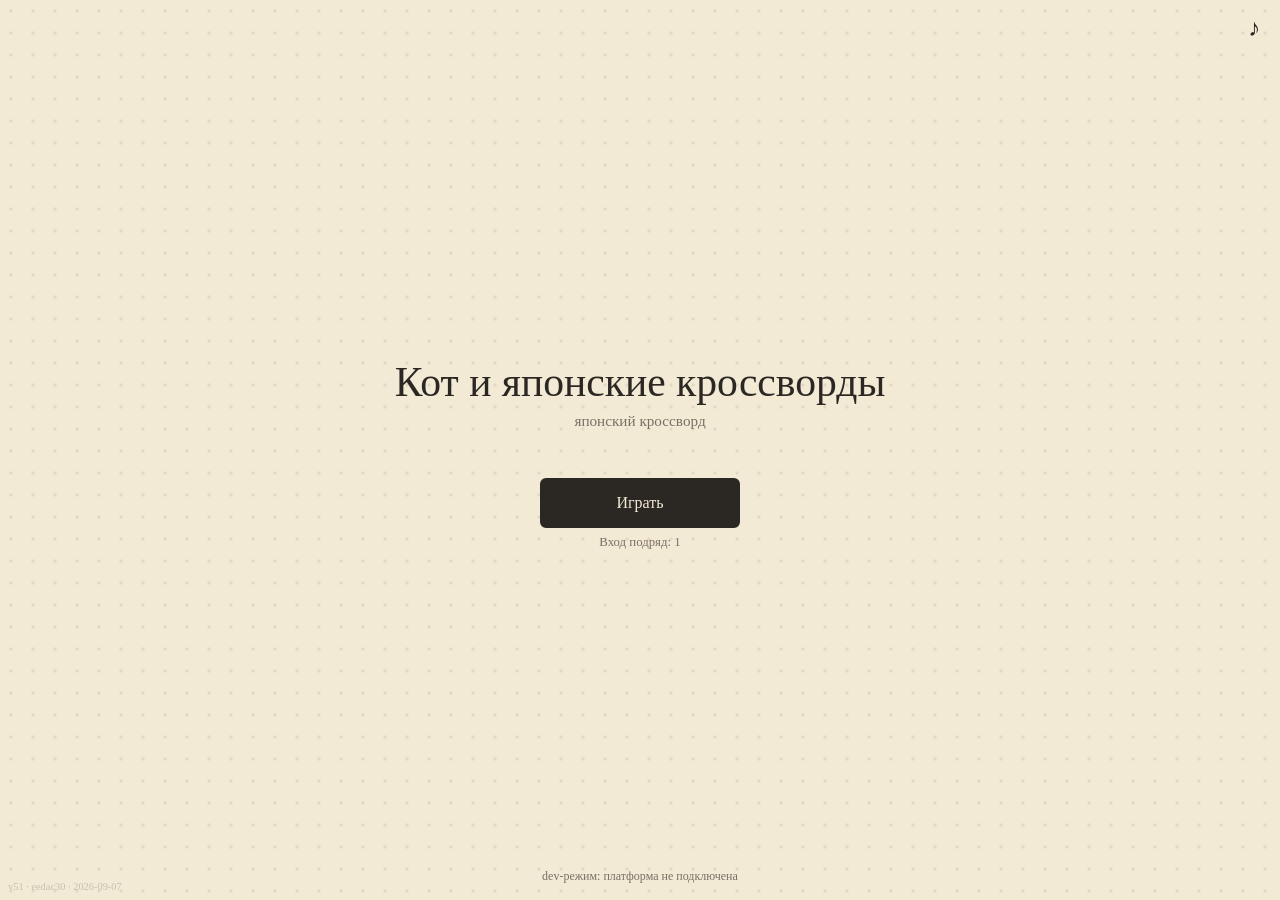
==== index.html @ c164ee23 "Причина #47 найдена (устаревшее приложение ВК) — откат банн-гипотезы — v51 Основатель обновил прилож" ====
<!DOCTYPE html>
<html lang="ru">
<head>
  <meta charset="UTF-8" />
  <meta name="viewport" content="width=device-width, initial-scale=1, maximum-scale=1, user-scalable=no, viewport-fit=cover" />
  <meta name="mobile-web-app-capable" content="yes" />
  <meta name="apple-mobile-web-app-capable" content="yes" />
  <title>Кот и японские кроссворды</title>
  <link rel="stylesheet" href="style.css?v=51" />

  <!-- VK Bridge (@vkontakte/vk-bridge 3.0.2) — вшит локально, без CDN. -->
  <script src="vk-bridge.min.js"></script>
</head>
<body>
  <div id="app">

    <!-- Экран загрузки -->
    <section id="loading" class="screen is-active">
      <div class="loader" aria-hidden="true"></div>
      <p class="loading-text" data-i18n="loading">Загрузка…</p>
    </section>

    <!-- Главное меню -->
    <section id="menu" class="screen">
      <button id="btn-sound-menu" class="icon-btn sound-btn" aria-label="Звук">♪</button>
      <header class="menu-head">
        <h1 class="game-title" data-i18n="gameTitle">Кот и японские кроссворды</h1>
        <p class="game-sub" data-i18n="gameSub">японский кроссворд</p>
      </header>

      <nav class="menu-actions">
        <button id="btn-continue" class="btn btn-secondary" hidden data-i18n="continue">Продолжить</button>
        <button id="btn-play"     class="btn btn-primary"          data-i18n="play">Играть</button>
        <button id="btn-daily"    class="btn btn-secondary" hidden data-i18n="daily">Ежедневный</button>
        <button id="btn-shop"     class="btn btn-secondary"        data-i18n="shop">Магазин</button>
      </nav>
      <p id="retention-streak-line" class="retention-line"></p>
      <div class="daily-meta" hidden style="display:none">
        <p id="daily-streak" class="daily-streak" hidden></p>
        <button id="btn-calendar" class="icon-btn cal-icon-btn" aria-label="Календарь">▦</button>
      </div>

      <p id="dev-badge" class="dev-badge" hidden>dev-режим: платформа не подключена</p>
    </section>

    <!-- Экран календаря -->
    <section id="calendar" class="screen">
      <button id="btn-back-cal" class="icon-btn cal-back-btn" aria-label="Назад">‹</button>
      <div class="cal-wrap">
        <h2 id="cal-title" class="cal-title"></h2>
        <div id="cal-weekdays" class="cal-weekdays"></div>
        <div id="cal-grid" class="cal-grid"></div>
      </div>
    </section>

    <!-- Экран выбора сложности -->
    <section id="category" class="screen">
      <button id="btn-back-cat" class="icon-btn cat-back-btn" aria-label="Назад">‹</button>
      <h2 class="cat-screen-title" data-i18n="chooseLevel">Выберите сложность</h2>
      <p id="category-total" class="cat-total"></p>
      <p id="retention-drip-line" class="retention-line"></p>
      <button id="retention-rewarded-btn" class="btn btn-secondary retention-rewarded-btn" hidden></button>
      <div id="category-list" class="category-list"></div>
    </section>

    <!-- Экран косметики (Задача E — каркас, Задача I — несколько гамм) -->
    <section id="shop" class="screen">
      <button id="btn-back-shop" class="icon-btn cat-back-btn" aria-label="Назад">‹</button>
      <h2 class="cat-screen-title" data-i18n="shopTitle">Косметика</h2>

      <p id="shop-locked-status" class="shop-status" hidden></p>
      <div id="shop-list" class="shop-list"></div>
    </section>

    <!-- Экран игры -->
    <section id="game" class="screen">
      <header class="game-head">
        <button id="btn-back" class="icon-btn" aria-label="Назад">‹</button>
        <span id="game-level-label" class="level-label"></span>
        <button id="btn-clear-board" class="icon-btn" aria-label="Очистить">⟲</button>
        <button id="btn-sound-game" class="icon-btn sound-btn" aria-label="Звук">♪</button>
      </header>
      <div id="puzzle-container" class="puzzle-container"></div>
      <p id="level-hint" class="level-hint" hidden data-i18n="levelHint">Проведи по клеткам, чтобы закрасить</p>
      <div class="mode-bar">
        <button class="mode-btn is-active" data-mode="1" data-i18n="modeFill">■ Закрасить</button>
        <button class="mode-btn"           data-mode="2" data-i18n="modeCross">✕ Крестик</button>
        <button id="btn-hint" class="hint-btn"><span class="hint-icon-wrap" aria-hidden="true"><svg class="ad-icon" viewBox="0 0 16 16" width="15" height="15" focusable="false"><rect x="0.5" y="2.5" width="15" height="11" rx="2.5"/><path d="M6.4 5.6v4.8l4.6-2.4z"/></svg><span id="hint-badge" class="hint-badge" hidden></span></span><span class="hint-label"><span data-i18n="hint">Подсказка</span><span id="hint-ad-caption" class="hint-ad-caption" data-i18n="hintAdCaption">за рекламу</span></span></button>
      </div>

      <!-- Победный оверлей -->
      <div id="win-overlay" class="overlay" hidden>
        <div id="confetti-container" class="confetti-container" aria-hidden="true"></div>
        <div class="win-card">
          <div class="silhouette-mount">
            <canvas id="win-canvas" class="win-canvas"></canvas>
          </div>
          <p id="win-theme-label" class="win-theme"></p>
          <button id="btn-next-level" class="btn btn-primary" data-i18n="next">Дальше</button>
        </div>
      </div>

    </section>

    <!-- Онбординг: одноразовый оверлей «Как читать числа» -->
    <div id="onboarding-overlay" class="overlay" hidden>
      <div class="onboarding-card">
        <h2 class="onboarding-title" data-i18n="howToTitle">Как читать числа</h2>

        <!-- Наглядный пример: подсказка «3 1» → три закрашенных, пропуск, одна -->
        <div class="how-example" aria-hidden="true">
          <div class="how-clue">3&nbsp;1</div>
          <div class="how-cells">
            <div class="how-cell filled"></div>
            <div class="how-cell filled"></div>
            <div class="how-cell filled"></div>
            <div class="how-cell"></div>
            <div class="how-cell filled"></div>
          </div>
        </div>

        <p class="onboarding-text" data-i18n="howToLine1">Числа — длины закрашенных серий слева направо и сверху вниз.</p>
        <p class="onboarding-text" data-i18n="howToLine2">Между сериями — хотя бы одна пустая клетка.</p>
        <button id="btn-onboarding-ok" class="btn btn-primary" data-i18n="howToOk">Понятно!</button>
      </div>
    </div>

    <!-- Подтверждение очистки поля (свободный режим — ошибки не подсвечиваются,
         поэтому нужен явный способ начать текущий уровень заново) -->
    <div id="clear-confirm-overlay" class="overlay" hidden>
      <div class="onboarding-card">
        <p class="onboarding-text" data-i18n="clearConfirmText">Очистить поле? Прогресс на этом уровне будет потерян</p>
        <div class="confirm-actions">
          <button id="btn-clear-cancel" class="btn btn-secondary" data-i18n="clearCancel">Отмена</button>
          <button id="btn-clear-yes"    class="btn btn-primary"   data-i18n="clearYes">Да</button>
        </div>
      </div>
    </div>

    <!-- RV-загрузка (2026-09-06, баг-репорт основателя: показ Platform.showRewarded
         мог молча "виснуть" на десятки секунд без единого признака жизни на
         экране — п.190/шрам Color Sort требовал не блокировать/не прятать
         САМУ КНОПКУ во время показа, но это не значит "не показывать вообще
         никакого состояния": игрок должен видеть, что что-то происходит.
         Живёт вне .screen, как build-tag — виден поверх любого активного
         экрана. main.js: showAdLoadingOverlay()/hideAdLoadingOverlay(),
         оборачивают оба вызова Platform.showRewarded (onHintClick,
         onRewardedButtonClick). -->
    <div id="ad-loading-overlay" class="ad-loading-overlay" hidden>
      <div class="loader" aria-hidden="true"></div>
      <p class="ad-loading-text" data-i18n="adLoading">Загрузка рекламы…</p>
    </div>

    <!-- Debug-оверлей (2026-09-06, живой Android-баг с rewarded): без
         физического устройства и remote debugging (chrome://inspect)
         консольный лог не увидеть — печатает те же строки прямо на
         экране, чтобы можно было просто сфотографировать телефон.
         Активируется ?debug=1 в адресной строке (main.js: DEBUG_MODE) —
         invisible по умолчанию, нулевой риск для обычных игроков.
         z-index выше #ad-loading-overlay — виден поверх него тоже. -->
    <div id="debug-overlay" class="debug-overlay" hidden>
      <div class="debug-overlay-head">
        DEBUG
        <button id="debug-clear" class="debug-clear-btn" type="button" aria-label="Очистить лог">×</button>
      </div>
      <div id="debug-log" class="debug-log"></div>
    </div>

    <!-- Задача F: версия/билд, чтобы основатель видел, свежий ли билд открылся.
         Живёт вне .screen — виден на любом активном экране. -->
    <span id="build-tag" class="build-tag" aria-hidden="true"></span>
    <p id="retention-reward-toast" class="retention-toast" hidden></p>

  </div>

<script src="i18n.js?v=51"></script>
  <script src="platform.js?v=51"></script>
  <script src="save.js?v=51"></script>
  <script src="sound.js?v=51"></script>
  <script src="levels.js?v=51"></script>
  <script src="nonogram.js?v=51"></script>
  <script src="build.js?v=51"></script>
  <script src="retention.js?v=51"></script>
  <script src="main.js?v=51"></script>
</body>
</html>
---- style.css ----
:root {
  --bg:        #f3ead6;
  --ink:       #2b2723;
  --ink-light: #7a6f65;
  --accent:    #4a7c59;
  --radius:    6px;
  /* ТЗ №13, фаза 2 → ТЗ №14, фаза 1: узор на фоне — тон чернил темы поверх
     бумаги. 5% (ТЗ №13) основатель счёл слишком слабым («точки появились,
     нравится, но слишком слабо заметны») — проявленность даёт
     непрозрачность, а не радиус/шаг сетки (те не менялись). Поднято до 9%
     (средний из показанных 7/9/11%, см. docs/reports/2026-08-22_pattern_v2.md).
     Формула фиксированная (--pattern-image ниже, задаётся один раз), цвет
     пересчитан вручную под ink каждой темы (RGB чернил × 0.09 + RGB бумаги
     × 0.91), чтобы не тянуть color-mix() ради поддержки старых webview. */
  --pattern-dot: rgba(43, 39, 35, 0.09);
}

/* Задача E: косметика — другой цвет чернил, фон "тёплой бумаги" не трогаем.
   Класс вешается на <html> (main.js applyCosmetic), а не #app, — переопределяет
   :root для ВСЕХ экранов, включая уже отрисованные до применения. */
html.theme-ink-blue {
  --ink:       #1f2d4a;
  --ink-light: #55637f;
  --accent:    #3d6b96;
  --pattern-dot: rgba(31, 45, 74, 0.09);
}
/* Задача I: ещё две гаммы «тёплой бумаги» — та же схема переменных. */
html.theme-sepia {
  --bg:        #ece0c8;
  --ink:       #4a3728;
  --ink-light: #8a6f56;
  --accent:    #a3703f;
  --pattern-dot: rgba(74, 55, 40, 0.09);
}
html.theme-graphite {
  --bg:        #e9e7e2;
  --ink:       #2e2e30;
  --ink-light: #6c6c70;
  --accent:    #55606b;
  --pattern-dot: rgba(46, 46, 48, 0.09);
}
/* ТЗ №01: награда за 3-й день серии входов — своя гамма, ОБЯЗАНА
   отличаться от трёх платных выше (бесплатная выдача не дублирует
   ассортимент магазина, см. retention.js/main.js grantStyle).
   ТЗ №03, Фаза 2: --ink затемнён (было #7a3b2e, контраст 157.4 — ниже
   всех трёх платных, минимум Sepia 164.6). Тот же тон (H≈10°, тёплый
   красно-коричневый), просто темнее — HSL(10°,45%,25%) вместо
   HSL(10°,45%,33%), не сдвинут в сторону Sepia (H≈26°) или Graphite
   (насыщенность ≈0%). Перезамер тем же скриптом — см. отчёт
   docs/reports/2026-08-20_retention_prerelease.md. */
html.theme-streak-rust {
  --bg:        #f3ead6;
  --ink:       #5d2d23;
  --ink-light: #8a5a4c;
  --accent:    #c1533c;
  --pattern-dot: rgba(93, 45, 35, 0.09);
}

*, *::before, *::after { box-sizing: border-box; margin: 0; padding: 0; }

html, body {
  width: 100%; height: 100%;
  overflow: hidden;
  overscroll-behavior: none;
  /* ТЗ №13, фаза 2: узор — чистый CSS (repeating-radial-gradient), без
     файлов-ассетов и внешних запросов. Живёт на body (не на .screen —
     у экранов нет своей заливки, они прозрачны до этого правила), поэтому
     сам по себе виден на всех экранах разом; #game ниже перекрывает его
     собственной сплошной заливкой — на игровом поле узора нет. Вариант —
     самый сдержанный из 3, показанных основателю на скриншотах
     (docs/reports/2026-08-22_polish_debts.md); точки радиусом 1px на сетке
     28px были при рендере визуально неотличимы от чистого фона (1px
     растеризуется в почти ничего) — это не решило бы жалобу основателя на
     плоский фон, поэтому первая итерация (радиус 1px/28px) отклонена ДО
     показа, крупнее круг (1.4px) и чаще сетка (22px) при тех же 5%
     непрозрачности чернил темы (--pattern-dot) уже устойчиво видны. */
  background-color: var(--bg);
  background-image: radial-gradient(circle at center, var(--pattern-dot) 1.4px, transparent 1.8px);
  background-size: 22px 22px;
  color: var(--ink);
  font-family: Georgia, 'Times New Roman', serif;
}

#app {
  width: 100%; height: 100%;
  touch-action: none;
  position: relative;
  /* ПК-модерация (п.1.6.2.7): не даём браузеру выделять текст игровых
     экранов ПКМ-протяжкой/тройным кликом — это отдельная защита от
     дефолтного контекстного меню (contextmenu гасится в main.js). */
  -webkit-user-select: none;
  -moz-user-select: none;
  -ms-user-select: none;
  user-select: none;
}

.screen {
  position: absolute;
  top: 0; left: 0;
  /* ТЗ №10, фаза 1/2 (шаг B) — резерв места под ВК-баннер вместо наезда
     поверх контента. Переменные ставит/снимает adapters/vk_bridge.js
     (applyBannerReserve) по факту колбэков проверки/обновления/закрытия
     баннера площадки (см. VK-адаптер — имена методов не дублируем здесь
     буквально: build.py check_no_leak сканирует style.css как COMMON_FILE
     и раньше на этом же тексте падал бы в яндекс-сборке, просто это
     обнаружилось только сейчас, ТЗ №13, п.3.3 — build.py yandex до
     pre-commit-хука на этой ветке ни разу не запускался);
     в источнике и в яндекс-сборке переменных нет —
     0px, .screen как раньше растянут на весь #app, поведение не меняется.
     Явные right/bottom вместо inset:0 — сокращают собственный бокс
     .screen (не padding предка: тот НЕ сжимает containing block
     абсолютно спозиционированных потомков, проверено живым прогоном),
     поэтому flex-центрирование (align-items/justify-content ниже) само
     центрирует портретную колонку в ОСТАВШЕЙСЯ области — без правок
     разметки экранов. safe-area (фаза 2, низ на мобиле) добавляется, а
     не заменяет резерв. */
  right: var(--vk-banner-reserve-right, 0px);
  bottom: calc(var(--vk-banner-reserve-bottom, 0px) + env(safe-area-inset-bottom, 0px));
  transition: right 0.2s ease, bottom 0.2s ease;
  display: none;
  flex-direction: column;
  align-items: center;
  justify-content: center;
}
.screen.is-active { display: flex; }

/* Загрузка */
.loader {
  width: 40px; height: 40px;
  border: 3px solid var(--ink-light);
  border-top-color: var(--ink);
  border-radius: 50%;
  animation: spin 0.8s linear infinite;
}
@keyframes spin { to { transform: rotate(360deg); } }
.loading-text { margin-top: 16px; color: var(--ink-light); font-size: 0.9rem; }

/* RV-загрузка (2026-09-06, баг-репорт основателя): пока идёт реальный
   показ Platform.showRewarded (до 40с, REWARD_AD_TIMEOUT_MS/
   AD_HANG_TIMEOUT_MS — оба адаптера), экран раньше молча "замирал" без
   единого признака жизни — неотличимо от зависшей игры. Явный оверлей
   поверх ВСЕГО (z-index выше .retention-toast, единственного, что уже
   использовало 50) — видимая причина паузы, не имитация поломки. .loader/
   .loading-text переиспользованы как есть (экран загрузки выше) — не
   плодим второй спиннер под другим именем. Кнопку/экран под оверлеем НЕ
   прячем и НЕ дизейблим (п.190/шрам Color Sort про #retention-rewarded-btn
   остаётся в силе) — просто временно перекрываем явным, понятным слоем;
   main.js: showAdLoadingOverlay()/hideAdLoadingOverlay(), парой вокруг
   каждого вызова Platform.showRewarded (onHintClick, onRewardedButtonClick). */
.ad-loading-overlay {
  position: fixed;
  inset: 0;
  z-index: 60;
  display: flex;
  flex-direction: column;
  align-items: center;
  justify-content: center;
  background: rgba(0, 0, 0, 0.35);
}
.ad-loading-overlay[hidden] { display: none; }
.ad-loading-overlay .loader { border-color: var(--bg); border-top-color: transparent; }
.ad-loading-text { margin-top: 16px; color: var(--bg); font-size: 0.9rem; text-align: center; padding: 0 24px; }

/* Debug-оверлей (2026-09-06, ?debug=1) — z-index выше .ad-loading-overlay
   (60), чтобы строки лога были видны, даже пока идёт ожидание рекламы.
   Тёмный монохромный стиль намеренно НЕ похож на бумажную тему игры —
   сразу видно, что это служебная панель, не часть UI.
   БАГ (2026-09-07, живой скриншот основателя): панель до 42vh высотой
   перекрывала боевые кнопки внизу экрана (#btn-hint, #retention-rewarded-btn)
   — инструмент диагностики ломал ровно тот сценарий, который должен
   измерять. pointer-events:none на контейнере — тапы проходят СКВОЗЬ
   панель к настоящим кнопкам под ней, независимо от того, насколько
   панель разрослась; auto возвращён только кнопке очистки. */
.debug-overlay {
  position: fixed;
  left: 0; right: 0; bottom: 0;
  max-height: 42vh;
  z-index: 70;
  display: flex;
  flex-direction: column;
  background: rgba(0, 0, 0, 0.85);
  font-family: monospace;
  pointer-events: none;
}
.debug-overlay[hidden] { display: none; }
.debug-overlay-head {
  display: flex;
  align-items: center;
  justify-content: space-between;
  padding: 4px 10px;
  background: rgba(255, 255, 255, 0.1);
  color: #fff;
  font-size: 11px;
  font-weight: bold;
  letter-spacing: 0.05em;
  flex-shrink: 0;
}
.debug-clear-btn {
  background: none;
  border: none;
  color: #fff;
  font-size: 16px;
  line-height: 1;
  padding: 0 6px;
  cursor: pointer;
  pointer-events: auto;
}
.debug-log {
  overflow-y: auto;
  padding: 4px 10px 8px;
  color: #7cfc7c;
  font-size: 10.5px;
  white-space: pre-wrap;
  word-break: break-word;
}
.debug-log > div { border-bottom: 1px solid rgba(255, 255, 255, 0.08); padding: 2px 0; }
/* Финальный исход showRewarded (2026-09-07) — крупнее и заметнее строк
   ожидания, чтобы не потеряться среди одинаковых "жду ответа моста: …". */
.debug-log-final {
  font-size: 14px;
  font-weight: bold;
  color: #fff;
  background: rgba(255, 255, 255, 0.14);
  padding: 4px 4px !important;
}

/* Меню */
.menu-head { text-align: center; margin-bottom: 48px; }
.game-title { font-size: 2.6rem; font-weight: normal; margin: 8px 0 6px; }
.game-sub { color: var(--ink-light); font-size: 0.95rem; }

.menu-actions { display: flex; flex-direction: column; gap: 12px; width: 200px; }

.btn {
  padding: 14px 24px;
  border: 2px solid var(--ink);
  border-radius: var(--radius);
  font-family: inherit;
  font-size: 1rem;
  cursor: pointer;
  background: transparent;
  color: var(--ink);
  transition: background 0.15s, color 0.15s;
}
.btn-primary { background: var(--ink); color: var(--bg); }
.btn-primary:active { opacity: 0.8; }
.btn-secondary:active { background: var(--ink); color: var(--bg); }
#btn-daily.is-done { opacity: 0.5; }

/* Стрик + кнопка календаря */
.daily-meta {
  display: flex;
  align-items: center;
  gap: 6px;
  min-height: 28px;
  margin-top: 4px;
}
.daily-streak {
  font-size: 0.85rem;
  color: var(--accent);
  letter-spacing: 0.02em;
}
.cal-icon-btn {
  font-size: 1rem;
  color: var(--ink-light);
  padding: 2px 6px;
}

/* ---- ТЗ №01: модуль удержания (только ВК-сборка, узлы вставляет
   build.py transform_index_html_vk — в общем index.html их нет) ---- */

/* Постоянная строка — не модалка, не перекрывает кнопки (п. приёмки:
   видна целиком на 320px, в т.ч. горизонтально). */
.retention-line {
  font-size: 0.8rem;
  color: var(--ink-light);
  text-align: center;
  max-width: 280px;
  line-height: 1.3;
}
#retention-streak-line { margin-top: 6px; }
#retention-drip-line   { margin-bottom: 8px; }

/* ТЗ №09, фаза 3 — rewarded «Открыть ещё +N», рядом со строкой раздатчика.
   Меньше и тише основной кнопки «Играть» — вторична по иерархии. */
.retention-rewarded-btn {
  display: block;
  margin: 0 auto 16px;
  font-size: 0.85rem;
  padding: 8px 16px;
  min-height: 34px;
}
/* ТЗ №12: без этого правила атрибут [hidden] (renderRewardedButton(),
   конец кампании — открывать больше нечего) проигрывает по порядку
   каскада безусловному display:block выше — на экране оставалась пустая
   нефункциональная кнопка вместо её исчезновения (тот же класс дефекта,
   что у .daily-meta, см. build.py transform_index_html_vk). */
.retention-rewarded-btn[hidden] { display: none; }

/* ТЗ (RV-значок, Яндекс 4.5.1, усиление 2026-09-06): значок «экран +
   треугольник» на обеих RV-точках (эта кнопка + #btn-hint, см.
   .hint-icon-wrap ниже) — рядом с текстом, тем же var(--accent), что и
   остальной акцент студии, чтобы не потеряться ни в одной из 4
   косметических тем магазина (Задача I). Инлайн-flex обёртка вместо flex
   на самой кнопке — сохраняет её auto-ширину/центрирование (margin:0 auto
   выше рассчитан на shrink-to-fit кнопки, не на flex-контейнер). */
.rv-btn-inner {
  display: inline-flex;
  align-items: center;
  gap: 6px;
}
.ad-icon {
  flex: none;
  color: var(--accent);
}
.ad-icon rect { fill: none; stroke: currentColor; stroke-width: 1.3; }
.ad-icon path { fill: currentColor; }

/* ТЗ №26, Р7 (26.08): на 568×320 (самая низкая рабочая ширина студии)
   строка раздатчика, строка пазла дня и кнопка «Магазин» уходили за
   нижний край — html/body не скроллятся (overflow:hidden выше), то есть
   были физически недостижимы, не просто «нужно прокрутить» (Этап 4,
   docs/reports/2026-08-26_ТЗ26_этап4_кадры.md). Решение основателя —
   вариант A: сжать вертикальные отступы МЕНЮ на низких viewport, ничего
   не прятать (вариант B — прятать строку раздатчика — отклонён как
   повторный откат к отверженному «невидимая механика не удерживает»).
   400px — по матрице ширин студии это ловит только 568×320 (высота 320);
   у остальных трёх ширин высота 600px, не задета. Общий style.css —
   правка задевает и ВК (тот же брейкпоинт, то же меню), это ожидаемо
   и сверено diff'ом с боевым v43 в отчёте Этапа 4б. */
@media (max-height: 400px) {
  .menu-head { margin-bottom: 8px; }
  .menu-actions { gap: 4px; }
  .menu-actions .btn { padding: 8px 24px; }
  #retention-streak-line { margin-top: 2px; }
  .daily-meta { margin-top: 2px; min-height: 22px; }
}

.cat-card.is-locked {
  cursor: default;
  opacity: 0.55;
}
.cat-card.is-locked:active { background: transparent; }
.cat-card.is-locked .cat-name,
.cat-card.is-locked:active .cat-name { color: var(--ink); }
.cat-lock-icon {
  font-size: 0.8rem;
  pointer-events: none;
}

/* Всплывающий отклик на выдачу награды (п.2.4) — короткий, ненавязчивый,
   сам прячется, не блокирует ввод (не overlay/модалка). */
.retention-toast {
  position: absolute;
  left: 50%; top: 14px;
  transform: translateX(-50%);
  max-width: 90%;
  padding: 8px 16px;
  background: var(--ink);
  color: var(--bg);
  border-radius: var(--radius);
  font-size: 0.85rem;
  text-align: center;
  pointer-events: none;
  z-index: 50;
  opacity: 0;
  transition: opacity 0.25s ease;
}
.retention-toast.is-visible { opacity: 1; }

/* Кнопка звука */
#btn-sound-menu {
  position: absolute;
  top: 12px;
  right: 12px;
}
#btn-sound-game {
  margin-left: auto;   /* прижимает кнопку к правому краю шапки */
}
.sound-btn {
  position: relative;
  font-size: 1.3rem;
}
.sound-btn.is-muted::after {
  content: '';
  position: absolute;
  inset: 4px 8px;     /* совпадает с padding icon-btn, черта идёт сквозь символ */
  background: linear-gradient(
    to bottom right,
    transparent calc(50% - 1px),
    var(--ink)        calc(50% - 1px),
    var(--ink)        calc(50% + 1px),
    transparent       calc(50% + 1px)
  );
  pointer-events: none;
}

/* Dev-бейдж */
.dev-badge {
  position: absolute; bottom: 16px;
  font-size: 0.75rem;
  color: var(--ink-light);
}

/* Задача F: подпись версии/билда — не UI-элемент, только для основателя.
   Вне .screen (см. index.html), поэтому видна поверх любого активного
   экрана, включая оверлеи (z-index выше .overlay). */
.build-tag {
  position: absolute;
  left: max(8px, env(safe-area-inset-left));
  /* ТЗ №10: .build-tag живёт ВНЕ .screen (см. комментарий выше) — резерв
     .screen на bottom (мобильный баннер) его не задевает автоматически,
     как задевает всё остальное внутри .screen. Тот же --vk-banner-
     reserve-bottom нужен и здесь явно, иначе плашка окажется под
     баннером — ровно то, что это ТЗ и просило не допустить. */
  bottom: calc(max(8px, env(safe-area-inset-bottom)) + var(--vk-banner-reserve-bottom, 0px));
  transition: bottom 0.2s ease;
  font-size: 0.65rem;
  color: var(--ink-light);
  opacity: 0.35;
  pointer-events: none;
  user-select: none;
  z-index: 20;
}

@media (prefers-reduced-motion: reduce) {
  .loader { animation: none; }
}

/* ---- Экран выбора сложности ---- */

/* Задача K: 5-я карточка категории (catLibrary) больше не гарантированно
   помещается без скролла на низких экранах (320×568 и меньше) — раньше
   список из 4 карточек считался «коротким» (см. историю #shop). Тот же
   приём: список сам не по центру, а сверху, с прокруткой и отступом,
   чтобы не залезать под back-button. */
#category {
  justify-content: flex-start;
  overflow-y: auto;
  padding: 56px 0 24px;
}

.cat-back-btn {
  position: absolute;
  top: 12px;
  left: 12px;
}

.cat-screen-title {
  font-size: 1.4rem;
  font-weight: normal;
  margin-bottom: 4px;
  color: var(--ink);
}

.cat-total {
  font-size: 0.85rem;
  color: var(--ink-light);
  margin-bottom: 24px;
}

.category-list {
  display: flex;
  flex-direction: column;
  gap: 12px;
  width: 260px;
}

.cat-card {
  width: 100%;
  padding: 16px 20px;
  border: 2px solid var(--ink);
  border-radius: var(--radius);
  background: transparent;
  cursor: pointer;
  font-family: inherit;
  text-align: left;
  display: flex;
  flex-direction: column;
  gap: 3px;
  transition: background 0.12s, color 0.12s;
}
.cat-card:active { background: var(--ink); }

.cat-name {
  font-size: 1rem;
  color: var(--ink);
  pointer-events: none;
}
.cat-card:active .cat-name { color: var(--bg); }

.cat-progress {
  font-size: 0.8rem;
  color: var(--ink-light);
  pointer-events: none;
}
.cat-card:active .cat-progress { color: var(--bg); }
.cat-progress.is-done { color: var(--accent); }

.cat-howto-btn {
  margin-top: 6px;
  font-size: 0.78rem;
  color: var(--ink-light);
  text-decoration: underline;
  background: none;
  border: none;
  cursor: pointer;
  font-family: inherit;
  padding: 0;
  text-align: left;
}

/* ---- Экран игры ---- */

#game {
  align-items: stretch;
  justify-content: flex-start;
  /* ТЗ №14, фаза 2: раньше здесь была сплошная заливка var(--bg), которая
     гасила узор на ВСЁМ игровом экране (в т.ч. шапку и поля вокруг доски) —
     основатель указал, что это лишнее: узор нужен вокруг доски, как и на
     остальных экранах, узор body просвечивает здесь без изменений. Только
     сама доска непрозрачна — см. .puzzle ниже, её граница = граница
     заливки, никакой лишней "наклейки". */
}

.game-head {
  display: flex;
  align-items: center;
  height: 52px;
  padding: 0 12px;
  gap: 10px;
  flex-shrink: 0;
  border-bottom: 1px solid var(--ink-light);
}
.icon-btn {
  background: none;
  border: none;
  font-size: 1.5rem;
  color: var(--ink);
  cursor: pointer;
  padding: 4px 8px;
  line-height: 1;
}
.level-label { font-size: 0.9rem; color: var(--ink-light); }

.puzzle-container {
  flex: 1;
  display: flex;
  align-items: center;
  justify-content: center;
  padding: 12px;
  overflow: hidden;
}

/* ---- Головоломка (CSS Grid 2×2) ---- */

.puzzle {
  display: grid;
  grid-template-areas: "tl   cols"
                       "rows grid";
  grid-template-columns: var(--clue-col-w) auto;
  grid-template-rows: auto auto;
  touch-action: none;
  /* ТЗ №14, фаза 2: доска (числа-подсказки + сетка клеток) — непрозрачная
     подложка, узор на ней мешал бы читаемости сетки (регресс ТЗ №13
     сохраняется). Фон именно на .puzzle (не на .puzzle-container с его
     padding:12px вокруг) — грид занимает ровно свой контент без отступов,
     поэтому край заливки в точности совпадает с краем доски, без эффекта
     "наклейки". */
  background: var(--bg);
}

.puzzle-tl       { grid-area: tl; }
.puzzle-col-clues { grid-area: cols; display: flex; }
.puzzle-row-clues { grid-area: rows; display: flex; flex-direction: column; }
.puzzle-grid     { grid-area: grid; }

/* Подсказки столбцов: числа выровнены по нижнему краю */
.col-clue {
  width: var(--cell);
  display: flex;
  flex-direction: column;
  justify-content: flex-end;
  align-items: center;
  padding-bottom: 6px;
}
.col-clue span {
  font-size: 13px;
  line-height: 1.5;
  color: var(--ink);
}
/* Задача G: строка/столбец закрыты — подсказка бледнеет (прогресс без цифр) */
.col-clue.is-closed span {
  opacity: 0.3;
  transition: opacity 0.2s ease-out;
}

/* Подсказки строк: числа выровнены по правому краю */
.row-clue {
  height: var(--cell);
  display: flex;
  align-items: center;
  justify-content: flex-end;
  gap: 3px;
  padding-right: 6px;
}
.row-clue span {
  font-size: 13px;
  color: var(--ink);
}
.row-clue.is-closed span {
  opacity: 0.3;
  transition: opacity 0.2s ease-out;
}

/* Сетка */
.puzzle-grid {
  display: flex;
  flex-direction: column;
  border-top: 1.5px solid var(--ink);
  border-left: 1.5px solid var(--ink);
  touch-action: none;
}
.grid-row { display: flex; }
.grid-cell {
  width: var(--cell);
  height: var(--cell);
  border-right: 1.5px solid var(--ink);
  border-bottom: 1.5px solid var(--ink);
  background: var(--bg);
  flex-shrink: 0;
  display: flex;
  align-items: center;
  justify-content: center;
  user-select: none;
  cursor: pointer;
}

/* Состояния клетки */
.grid-cell.is-filled {
  background: var(--ink);
  animation: cell-stamp 90ms ease-out;
}
.grid-cell.is-cross::after {
  content: '×';
  font-size: calc(var(--cell) * 0.48);
  color: var(--ink-light);
  line-height: 1;
  pointer-events: none;
}
.grid-cell.is-cross {
  animation: cell-stamp 90ms ease-out;
}

/* Задача G: микро-штамп + "чернильная заливка" вместо мгновенной клетки */
@keyframes cell-stamp {
  from { transform: scale(0.85); opacity: 0.4; }
  to   { transform: scale(1);    opacity: 1; }
}

/* Задача G: ошибка, вскрытая подсказкой — короткий шейк, без красного */
.grid-cell.is-shake {
  animation: cell-shake 120ms ease-in-out;
}
@keyframes cell-shake {
  0%, 100% { transform: translateX(0); }
  25%      { transform: translateX(-6px); }
  75%      { transform: translateX(6px); }
}

@media (prefers-reduced-motion: reduce) {
  .grid-cell.is-filled,
  .grid-cell.is-cross,
  .grid-cell.is-shake {
    animation: none;
  }
  .row-clue.is-closed span,
  .col-clue.is-closed span {
    transition: none;
  }
}

/* ---- Подсказка на первом уровне ---- */

.level-hint {
  text-align: center;
  font-size: 0.82rem;
  color: var(--ink-light);
  padding: 0 16px 6px;
  flex-shrink: 0;
  animation: fade-in 0.6s ease both;
}
@keyframes fade-in {
  from { opacity: 0; }
  to   { opacity: 1; }
}
@media (prefers-reduced-motion: reduce) {
  .level-hint { animation: none; }
}

/* ---- Онбординг ---- */

.onboarding-card {
  background: var(--bg);
  border: 2px solid var(--ink);
  border-radius: var(--radius);
  padding: 28px 24px;
  display: flex;
  flex-direction: column;
  align-items: center;
  gap: 14px;
  max-width: 88vw;
  animation: card-pop 0.20s ease-out both;
}
.onboarding-title {
  font-size: 1.1rem;
  font-weight: normal;
  color: var(--ink);
}
.onboarding-text {
  font-size: 0.88rem;
  color: var(--ink-light);
  text-align: center;
  line-height: 1.5;
  max-width: 260px;
}

/* ---- Подтверждение (очистка поля и т.п.) ---- */
.confirm-actions {
  display: flex;
  gap: 12px;
}

/* Наглядный пример «3 1» */
.how-example {
  display: flex;
  align-items: center;
  gap: 10px;
  margin: 4px 0;
}
.how-clue {
  font-size: 1rem;
  color: var(--ink);
  min-width: 28px;
  text-align: right;
}
.how-cells {
  display: flex;
  gap: 3px;
}
.how-cell {
  width: 30px;
  height: 30px;
  border: 1.5px solid var(--ink);
  border-radius: 2px;
  background: var(--bg);
}
.how-cell.filled {
  background: var(--ink);
}

/* ---- Победный оверлей ---- */

.overlay {
  position: absolute;
  inset: 0;
  display: flex;
  align-items: center;
  justify-content: center;
  background: rgba(43, 39, 35, 0.65);
  z-index: 10;
}
.overlay[hidden] { display: none; }

.win-card {
  position: relative;
  z-index: 2;
  background: var(--bg);
  border: 2px solid var(--ink);
  border-radius: var(--radius);
  padding: 28px 24px;
  display: flex;
  flex-direction: column;
  align-items: center;
  gap: 18px;
  max-width: 88vw;
  animation: card-pop 0.20s ease-out both;
}
@keyframes card-pop {
  from { transform: scale(0.85); opacity: 0; }
  70%  { transform: scale(1.03); opacity: 1; }
  to   { transform: scale(1);    opacity: 1; }
}

.silhouette-mount {
  background: var(--bg);
  border: 1.5px solid var(--ink);
  border-radius: var(--radius);
  padding: 14px;
  box-shadow: 3px 3px 0 rgba(43, 39, 35, 0.18);
  line-height: 0;           /* убирает щель под canvas (inline gap) */
}
.win-canvas {
  image-rendering: pixelated;
  image-rendering: crisp-edges;
  display: block;           /* border теперь на mount, не на canvas */
}
.win-theme {
  font-size: 1.15rem;
  color: var(--ink-light);
  letter-spacing: 0.06em;
}

/* Конфетти */
.confetti-container {
  position: absolute;
  inset: 0;
  pointer-events: none;
  overflow: hidden;
  z-index: 1;
}
.confetti-piece {
  position: absolute;
  top: -12px;
  border-radius: 2px;
  animation: confetti-fall linear forwards;
}
@keyframes confetti-fall {
  to { transform: translateY(105vh) rotate(600deg); opacity: 0.2; }
}

@media (prefers-reduced-motion: reduce) {
  .win-card { animation: none; }
  .confetti-piece { display: none; }
}

/* Тумблер режима.
   Фикс 9B: раньше при нехватке места текст ОБРЕЗАЛСЯ (ellipsis) —
   недопустимо, весь текст должен читаться целиком даже на 320px. Вместо
   обрезки — шрифт/паддинги ужимаются (clamp, привязан к ширине вьюпорта),
   а flex-wrap — аварийный запасной вариант, если сжатие всё же не
   уместило три кнопки в одну строку. Левый/правый паддинг учитывает
   safe-area (вырез/жест-навигация в альбомной ориентации).
   Задача F: нижний край — единственный ряд кнопок, что делит угол
   с .build-tag. Базовый запас (24px) даёт подписи не наезжать на
   кнопку даже без safe-area (как в headless-проверке); + env() —
   на телефонах с домашним индикатором. */
.mode-bar {
  display: flex;
  flex-wrap: wrap;
  gap: 8px;
  padding: 12px max(16px, env(safe-area-inset-right)) calc(24px + env(safe-area-inset-bottom)) max(16px, env(safe-area-inset-left));
  justify-content: center;
  flex-shrink: 0;
  width: 100%;
}
.mode-btn, .hint-btn {
  flex: 1 1 auto;
  min-width: 0;
  border-radius: var(--radius);
  font-family: inherit;
  cursor: pointer;
  white-space: nowrap;
  padding: clamp(6px, 2vw, 10px) clamp(8px, 3vw, 16px);
}
.mode-btn {
  max-width: 160px;
  border: 2px solid var(--ink);
  background: transparent;
  color: var(--ink);
  font-size: clamp(0.66rem, 3.1vw, 0.9rem);
  transition: background 0.12s, color 0.12s;
}
.mode-btn.is-active {
  background: var(--ink);
  color: var(--bg);
}
.hint-btn {
  position: relative;
  display: inline-flex;
  align-items: center;
  max-width: 190px;
  border: 2px solid var(--ink-light);
  background: transparent;
  color: var(--ink-light);
  font-size: clamp(0.6rem, 2.8vw, 0.82rem);
}
.hint-btn:disabled {
  opacity: 0.35;
  cursor: default;
}
/* ТЗ (RV-значок, Яндекс 4.5.1, усиление 2026-09-06 №2, прямая просьба
   основателя): значок теперь ПОСТОЯННЫЙ элемент разметки (index.html, не
   переключается JS) — раньше появлялся только ПОСЛЕ исчерпания баланса,
   и сам переход ощущался как неожиданность. position:relative — якорь
   для .hint-badge (ниже), который теперь сидит на углу значка, а не на
   углу всей кнопки. */
.hint-icon-wrap {
  position: relative;
  display: inline-flex;
  flex: none;
  vertical-align: middle;
  margin-right: 8px;
}
/* ТЗ (RV-подпись, Яндекс 4.5.1, заход №3, 2026-09-06): "Подсказка" —
   ПОСТОЯННЫЙ, единственный главный текст кнопки (реагирует основатель:
   заход №2 при исчерпании баланса менял его целиком на «Смотреть
   рекламу» — кнопка переставала читаться как инструмент-подсказка среди
   «Закрасить»/«Крестик»). Факт рекламы — вторичная мелкая строка ниже,
   см. .hint-ad-caption. */
.hint-label {
  display: flex;
  flex-direction: column;
  align-items: flex-start;
  line-height: 1.2;
  min-width: 0;
}
/* pointer-events наследуются нормально (не задаём none) — это часть текста
   кнопки, не декоративный оверлей. visibility, не hidden/display:none —
   строка всегда резервирует свою высоту, чтобы кнопка не меняла размер
   (и не тянула за собой всю .mode-bar, align-items:stretch по умолчанию)
   при переключении между «есть бесплатные» и «дальше реклама» — переключает
   .is-visible updateHintBadge() в main.js. */
.hint-ad-caption {
  font-size: 0.68em;
  font-weight: 400;
  visibility: hidden;
}
.hint-ad-caption.is-visible {
  visibility: visible;
}
/* ТЗ №03, Фаза 1: видимый баланс бонусных подсказок (награда 2-го дня
   серии входов, ТЗ №01 — до этого жила только 3с тоста и пропадала).
   pointer-events:none — бейдж никогда не перехватывает тап, весь клик
   уходит на саму кнопку. Якорь — .hint-icon-wrap (значок), не сама
   кнопка (см. правку 2026-09-06 №2 выше); смещение подобрано под 15px
   значок так, чтобы бейдж не уходил за правый край .mode-bar на
   320×568/568×320 (запас 16px, см. живой прогон — tools/test_hint_badge.js). */
.hint-badge {
  position: absolute;
  top: -6px;
  right: -6px;
  min-width: 16px;
  height: 16px;
  padding: 0 3px;
  border-radius: 999px;
  background: var(--ink);
  color: var(--bg);
  font-size: 0.58rem;
  font-weight: 700;
  line-height: 16px;
  text-align: center;
  pointer-events: none;
}

/* ---- Экран календаря ---- */

.cal-back-btn {
  position: absolute;
  top: 12px;
  left: 12px;
}

.cal-wrap {
  width: min(300px, 90vw);
}

.cal-title {
  text-align: center;
  font-size: 1.1rem;
  font-weight: normal;
  margin-bottom: 16px;
  color: var(--ink);
}

.cal-weekdays,
.cal-grid {
  display: grid;
  grid-template-columns: repeat(7, 1fr);
  gap: 4px;
}

.cal-weekdays {
  margin-bottom: 4px;
}

.cal-weekday {
  text-align: center;
  font-size: 0.68rem;
  color: var(--ink-light);
  padding-bottom: 4px;
}

.cal-day {
  aspect-ratio: 1;
  display: flex;
  align-items: center;
  justify-content: center;
  font-size: 0.82rem;
  border-radius: var(--radius);
  border: 1.5px solid transparent;
  color: var(--ink);
}

.cal-day.empty { visibility: hidden; }

.cal-day.done {
  background: var(--accent);
  color: var(--bg);
}

.cal-day.today {
  border-color: var(--ink);
  font-weight: bold;
}

.cal-day.today.done {
  border-color: rgba(43, 39, 35, 0.35);
}

/* ---- Экран косметики (Задача E — каркас, Задача I — список гамм) ---- */

/* Список из N карточек может быть выше экрана (320×568 и меньше) —
   в отличие от короткого .category-list, здесь нужен свой скролл и
   отступ сверху, чтобы не залезать под back-button (cat-back-btn:
   top 12px + ~36px высоты кнопки). */
#shop {
  justify-content: flex-start;
  overflow-y: auto;
  padding: 56px 0 24px;
}

.shop-status {
  font-size: 0.85rem;
  color: var(--ink-light);
  margin: 0 0 16px;
  text-align: center;
  width: min(280px, 85vw);
}

.shop-list {
  display: flex;
  flex-direction: column;
  gap: 12px;
  width: min(320px, 88vw);
}

.shop-item {
  display: flex;
  align-items: center;
  gap: 12px;
  padding: 12px;
  border: 2px solid var(--ink);
  border-radius: var(--radius);
}

.shop-swatch {
  flex-shrink: 0;
  width: 44px;
  height: 44px;
  border-radius: 3px;
  border: 1.5px solid var(--ink);
  position: relative;
}
.shop-swatch-ink {
  position: absolute;
  inset: 8px;
  border-radius: 2px;
}

.shop-item-body {
  flex: 1 1 auto;
  min-width: 0;
}
.shop-item-name {
  font-size: 0.95rem;
  color: var(--ink);
  /* Название гаммы не гарантированно содержит пробелы/дефисы (локали,
     будущие гаммы) — без этого длинное слово не переносится и вылезает
     поверх колонки кнопок (см. баг с «Чернильно-синий»). break-word (не
     anywhere) — переносит только когда реально не помещается, не режет
     слово раньше времени и не срезает intrinsic-ширину колонки в флексе. */
  overflow-wrap: break-word;
}
.shop-item-status {
  font-size: 0.78rem;
  color: var(--ink-light);
  min-height: 1.1em;
}

.shop-item-actions {
  display: flex;
  flex-direction: column;
  gap: 6px;
  flex: 0 0 auto;
  width: 104px; /* ТЗ №07, фаза 3.1: фикс. ширина колонки — иначе длинная
    подпись ("Откроется за серию входов") росла в nowrap-кнопке и наезжала
    на соседний ряд (баг «Терракоты»). Совместимо с overflow-wrap выше —
    ширина колонки задана явно, а не выведена из содержимого (ТЗ №18). */
}
.shop-item-actions .btn {
  min-height: 44px; /* тап-таргет пальцем — постановка задачи требует ≥44 CSS-px */
  padding: 6px 10px;
  font-size: 0.78rem;
  white-space: normal;
  text-align: center;
  line-height: 1.25;
}
.shop-currency-icon {
  height: 0.9em;
  width: auto;
  vertical-align: middle;
}
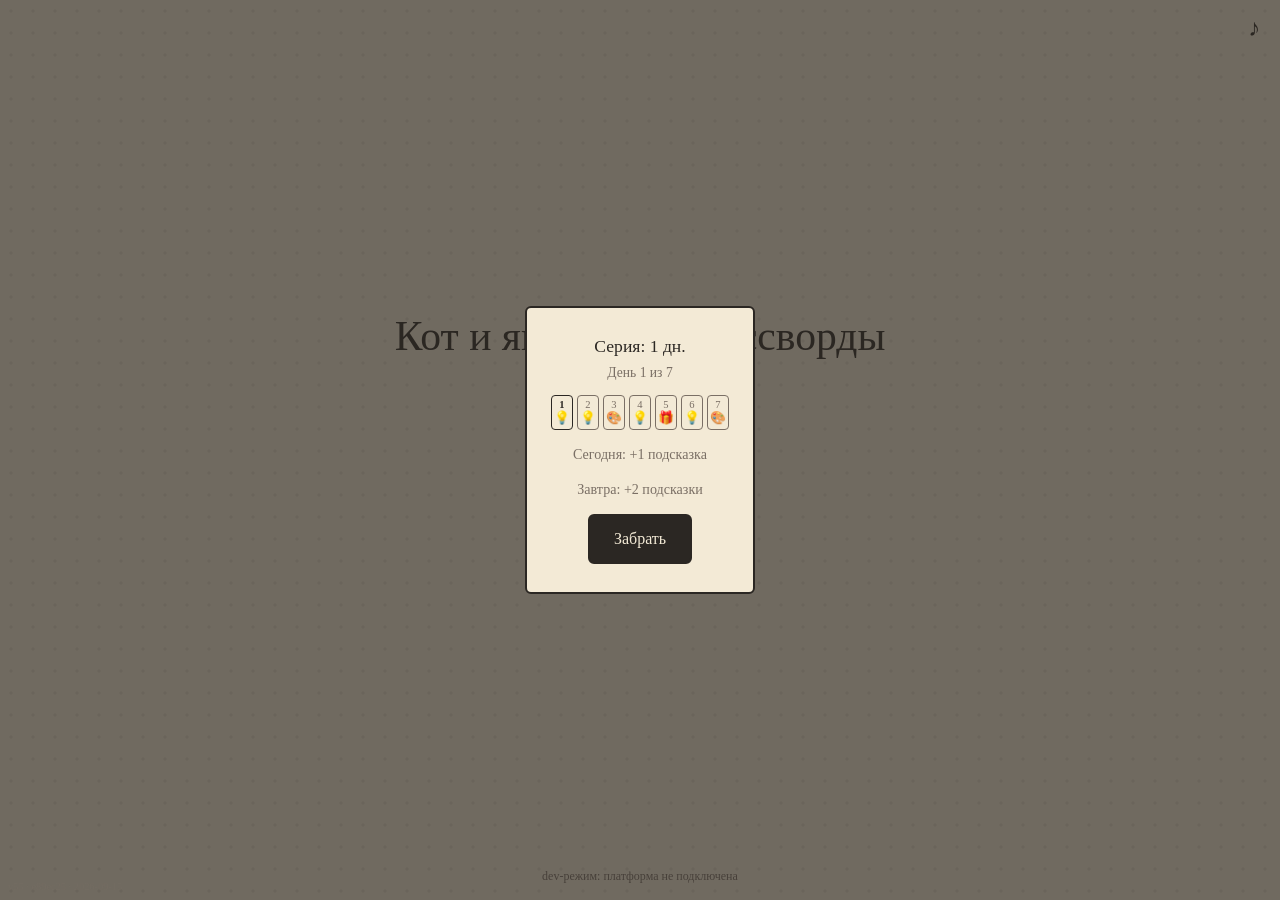
==== commit eb83be40: "Add files via upload" ====
--- a/index.html
+++ b/index.html
@@ -6,7 +6,7 @@
   <meta name="mobile-web-app-capable" content="yes" />
   <meta name="apple-mobile-web-app-capable" content="yes" />
   <title>Кот и японские кроссворды</title>
-  <link rel="stylesheet" href="style.css?v=51" />
+  <link rel="stylesheet" href="style.css?v=55" />
 
   <!-- VK Bridge (@vkontakte/vk-bridge 3.0.2) — вшит локально, без CDN. -->
   <script src="vk-bridge.min.js"></script>
@@ -31,11 +31,12 @@
       <nav class="menu-actions">
         <button id="btn-continue" class="btn btn-secondary" hidden data-i18n="continue">Продолжить</button>
         <button id="btn-play"     class="btn btn-primary"          data-i18n="play">Играть</button>
-        <button id="btn-daily"    class="btn btn-secondary" hidden data-i18n="daily">Ежедневный</button>
+        <button id="btn-daily"    class="btn btn-secondary"        data-i18n="daily">Ежедневный</button>
         <button id="btn-shop"     class="btn btn-secondary"        data-i18n="shop">Магазин</button>
       </nav>
-      <p id="retention-streak-line" class="retention-line"></p>
-      <div class="daily-meta" hidden style="display:none">
+      <p id="retention-streak-line" class="retention-line" hidden></p>
+      <p id="series-line" class="retention-line"></p>
+      <div class="daily-meta">
         <p id="daily-streak" class="daily-streak" hidden></p>
         <button id="btn-calendar" class="icon-btn cal-icon-btn" aria-label="Календарь">▦</button>
       </div>
@@ -53,14 +54,13 @@
       </div>
     </section>
 
-    <!-- Экран выбора сложности -->
-    <section id="category" class="screen">
-      <button id="btn-back-cat" class="icon-btn cat-back-btn" aria-label="Назад">‹</button>
-      <h2 class="cat-screen-title" data-i18n="chooseLevel">Выберите сложность</h2>
-      <p id="category-total" class="cat-total"></p>
+    <!-- Экран глав («Альбом», ТЗ №50) -->
+    <section id="chapters" class="screen">
+      <button id="btn-back-chapters" class="icon-btn cat-back-btn" aria-label="Назад">‹</button>
+      <h2 class="cat-screen-title" data-i18n="albumTitle">Альбом</h2>
       <p id="retention-drip-line" class="retention-line"></p>
       <button id="retention-rewarded-btn" class="btn btn-secondary retention-rewarded-btn" hidden></button>
-      <div id="category-list" class="category-list"></div>
+      <div id="chapter-list" class="chapter-list"></div>
     </section>
 
     <!-- Экран косметики (Задача E — каркас, Задача I — несколько гамм) -->
@@ -86,6 +86,12 @@
         <button class="mode-btn is-active" data-mode="1" data-i18n="modeFill">■ Закрасить</button>
         <button class="mode-btn"           data-mode="2" data-i18n="modeCross">✕ Крестик</button>
         <button id="btn-hint" class="hint-btn"><span class="hint-icon-wrap" aria-hidden="true"><svg class="ad-icon" viewBox="0 0 16 16" width="15" height="15" focusable="false"><rect x="0.5" y="2.5" width="15" height="11" rx="2.5"/><path d="M6.4 5.6v4.8l4.6-2.4z"/></svg><span id="hint-badge" class="hint-badge" hidden></span></span><span class="hint-label"><span data-i18n="hint">Подсказка</span><span id="hint-ad-caption" class="hint-ad-caption" data-i18n="hintAdCaption">за рекламу</span></span></button>
+        <!-- ТЗ №51: кнопка «Проверить» — тот же визуальный каркас, что у
+             #btn-hint (.hint-btn/.hint-icon-wrap/.hint-label/.hint-ad-caption),
+             только значок рекламы (#check-ad-icon) появляется ТОЛЬКО в
+             режиме «за рекламу» (main.js::updateCheckButton), в остальных
+             режимах виден статичный «✓» (#check-icon-mark). -->
+        <button id="btn-check" class="hint-btn"><span class="hint-icon-wrap" aria-hidden="true"><span id="check-icon-mark" class="check-icon-mark">✓</span><svg id="check-ad-icon" class="ad-icon" viewBox="0 0 16 16" width="15" height="15" focusable="false" hidden><rect x="0.5" y="2.5" width="15" height="11" rx="2.5"/><path d="M6.4 5.6v4.8l4.6-2.4z"/></svg></span><span class="hint-label"><span data-i18n="check">Проверить</span><span id="check-caption" class="hint-ad-caption is-visible" data-i18n="checkFree">бесплатно</span></span></button>
       </div>
 
       <!-- Победный оверлей -->
@@ -96,7 +102,21 @@
             <canvas id="win-canvas" class="win-canvas"></canvas>
           </div>
           <p id="win-theme-label" class="win-theme"></p>
+          <!-- ТЗ №50: «Картинка {k} из 10 · глава «{name}»» — main.js::onWin. -->
+          <p id="win-chapter-line" class="win-chapter-line" hidden></p>
           <button id="btn-next-level" class="btn btn-primary" data-i18n="next">Дальше</button>
+          <!-- ТЗ №51: шеринг в историю ВК — только на ВК-сборке, только когда
+               Platform.canShareStory() (main.js: showGame/showDailyGame через
+               onWin/onDailyWin). На Яндексе canShareStory() всегда false —
+               кнопка остаётся hidden, а не задизейблена. -->
+          <button id="btn-share" class="btn btn-secondary" hidden data-i18n="share">Поделиться</button>
+
+          <!-- ТЗ №49: тизер завтрашней картинки дня — заполняется main.js
+               (renderWinTomorrow) только если DAILY_LEVELS подключён. -->
+          <div id="win-tomorrow" class="win-tomorrow" hidden>
+            <canvas id="win-tomorrow-canvas" class="win-tomorrow-canvas"></canvas>
+            <p class="win-tomorrow-label" data-i18n="winTomorrow"></p>
+          </div>
         </div>
       </div>
 
@@ -122,6 +142,38 @@
         <p class="onboarding-text" data-i18n="howToLine1">Числа — длины закрашенных серий слева направо и сверху вниз.</p>
         <p class="onboarding-text" data-i18n="howToLine2">Между сериями — хотя бы одна пустая клетка.</p>
         <button id="btn-onboarding-ok" class="btn btn-primary" data-i18n="howToOk">Понятно!</button>
+      </div>
+    </div>
+
+    <!-- ТЗ №49: карточка лестницы 7 дней — по образцу #onboarding-overlay.
+         Показывается один раз в день на первом showMenu() после загрузки,
+         пока не забрана награда (main.js: maybeShowLadderCard/
+         showLadderCard/claimLadderReward). Нет кнопки «Позже» — только
+         «Забрать» закрывает карточку (см. п.2.3 ТЗ №49). -->
+    <div id="ladder-card" class="overlay" hidden>
+      <div class="onboarding-card ladder-card-inner">
+        <h2 id="ladder-card-title" class="onboarding-title"></h2>
+        <p id="ladder-card-day" class="ladder-card-day"></p>
+        <div id="ladder-card-strip" class="ladder-strip" aria-hidden="true"></div>
+        <p id="ladder-card-today" class="onboarding-text"></p>
+        <p id="ladder-card-tomorrow" class="onboarding-text"></p>
+        <button id="btn-ladder-claim" class="btn btn-primary" data-i18n="ladderClaim">Забрать</button>
+      </div>
+    </div>
+
+    <!-- ТЗ №50: награда за главу — открытка + подсказки, поверх экрана
+         победы (после конфетти). Живёт вне .screen (как #ladder-card), в
+         DOM ПОСЛЕ #game — при одинаковом z-index .overlay это ставит её
+         поверх #win-overlay. main.js: onWin() показывает/прячет явно
+         (hidden), showGame()/showDailyGame() прячут её на входе в уровень. -->
+    <div id="chapter-done-overlay" class="overlay" hidden>
+      <div class="onboarding-card chapter-done-card">
+        <h2 id="chapter-done-title" class="onboarding-title"></h2>
+        <div class="silhouette-mount">
+          <canvas id="chapter-done-canvas" class="win-canvas"></canvas>
+        </div>
+        <p id="chapter-done-reward" class="chapter-done-reward"></p>
+        <button id="btn-chapter-done-next" class="btn btn-primary" data-i18n="next">Дальше</button>
       </div>
     </div>
 
@@ -173,14 +225,18 @@
 
   </div>
 
-<script src="i18n.js?v=51"></script>
-  <script src="platform.js?v=51"></script>
-  <script src="save.js?v=51"></script>
-  <script src="sound.js?v=51"></script>
-  <script src="levels.js?v=51"></script>
-  <script src="nonogram.js?v=51"></script>
-  <script src="build.js?v=51"></script>
-  <script src="retention.js?v=51"></script>
-  <script src="main.js?v=51"></script>
+<script src="i18n.js?v=55"></script>
+  <script src="platform.js?v=55"></script>
+  <script src="save.js?v=55"></script>
+  <script src="sound.js?v=55"></script>
+  <script src="levels.js?v=55"></script>
+  <script src="chapters.js?v=55"></script>
+  <script src="chapters_map.js?v=55"></script>
+  <script src="daily_levels.js?v=55"></script>
+  <script src="nonogram.js?v=55"></script>
+  <script src="build.js?v=55"></script>
+  <script src="retention.js?v=55"></script>
+  <script src="ladder.js?v=55"></script>
+  <script src="main.js?v=55"></script>
 </body>
 </html>
--- a/style.css
+++ b/style.css
@@ -54,6 +54,19 @@
   --ink-light: #8a5a4c;
   --accent:    #c1533c;
   --pattern-dot: rgba(93, 45, 35, 0.09);
+}
+/* ТЗ №49: награда за 7-й день лестницы — единственная ТЁМНАЯ гамма студии
+   (--bg тёмный, не «тёплая бумага»), поэтому вместо пересчёта
+   --pattern-dot по формуле «чернила×0.09+бумага×0.91» (та формула
+   предполагает тёмные чернила на светлой бумаге — здесь наоборот) взят
+   белый узор на тёмном фоне той же прозрачности 0.09, тот же приём глазом
+   читается одинаково независимо от того, кто темнее — бумага или чернила. */
+html.theme-night {
+  --bg:        #1c1f26;
+  --ink:       #e8e6df;
+  --ink-light: #a9aab3;
+  --accent:    #8fb0ff;
+  --pattern-dot: rgba(232, 230, 223, 0.08);
 }
 
 *, *::before, *::after { box-sizing: border-box; margin: 0; padding: 0; }
@@ -158,8 +171,14 @@
   background: rgba(0, 0, 0, 0.35);
 }
 .ad-loading-overlay[hidden] { display: none; }
-.ad-loading-overlay .loader { border-color: var(--bg); border-top-color: transparent; }
-.ad-loading-text { margin-top: 16px; color: var(--bg); font-size: 0.9rem; text-align: center; padding: 0 24px; }
+/* ТЗ №49: раньше border-color/color брались из var(--bg), полагаясь на то,
+   что --bg ВСЕГДА светлая «бумага» (читаемо на тёмном rgba-скриме ниже).
+   Гамма «Ночь» (theme-night) впервые сделала --bg тёмным — тот же приём
+   слил бы спиннер/текст с чёрным скримом до нечитаемости. Скрим здесь
+   фиксированный rgba(0,0,0,…), НЕ завязан на активную тему вообще —
+   поэтому и его содержимое берёт фиксированный светлый цвет, а не var(--bg). */
+.ad-loading-overlay .loader { border-color: rgba(255, 255, 255, 0.85); border-top-color: transparent; }
+.ad-loading-text { margin-top: 16px; color: #f3ead6; font-size: 0.9rem; text-align: center; padding: 0 24px; }
 
 /* Debug-оверлей (2026-09-06, ?debug=1) — z-index выше .ad-loading-overlay
    (60), чтобы строки лога были видны, даже пока идёт ожидание рекламы.
@@ -336,17 +355,10 @@
   .daily-meta { margin-top: 2px; min-height: 22px; }
 }
 
-.cat-card.is-locked {
-  cursor: default;
+.chapter-card.is-locked {
   opacity: 0.55;
 }
-.cat-card.is-locked:active { background: transparent; }
-.cat-card.is-locked .cat-name,
-.cat-card.is-locked:active .cat-name { color: var(--ink); }
-.cat-lock-icon {
-  font-size: 0.8rem;
-  pointer-events: none;
-}
+.chapter-card.is-locked .chapter-head-btn { cursor: pointer; }
 
 /* Всплывающий отклик на выдачу награды (п.2.4) — короткий, ненавязчивый,
    сам прячется, не блокирует ввод (не overlay/модалка). */
@@ -427,14 +439,14 @@
   .loader { animation: none; }
 }
 
-/* ---- Экран выбора сложности ---- */
-
-/* Задача K: 5-я карточка категории (catLibrary) больше не гарантированно
-   помещается без скролла на низких экранах (320×568 и меньше) — раньше
-   список из 4 карточек считался «коротким» (см. историю #shop). Тот же
-   приём: список сам не по центру, а сверху, с прокруткой и отступом,
-   чтобы не залезать под back-button. */
-#category {
+/* ---- Экран глав («Альбом», ТЗ №50) ---- */
+
+/* 13 карточек глав не помещаются без скролла на низких экранах (320×568 и
+   меньше, тем более на высоких — с рядами миниатюр внутри каждой). Тот же
+   приём, что уже был у экрана категорий (Задача K) и у #shop: список сам
+   не по центру, а сверху, с прокруткой и отступом, чтобы не залезать под
+   back-button. */
+#chapters {
   justify-content: flex-start;
   overflow-y: auto;
   padding: 56px 0 24px;
@@ -449,56 +461,117 @@
 .cat-screen-title {
   font-size: 1.4rem;
   font-weight: normal;
-  margin-bottom: 4px;
+  margin-bottom: 12px;
   color: var(--ink);
 }
 
-.cat-total {
-  font-size: 0.85rem;
-  color: var(--ink-light);
-  margin-bottom: 24px;
-}
-
-.category-list {
+.chapter-list {
   display: flex;
   flex-direction: column;
   gap: 12px;
-  width: 260px;
-}
-
-.cat-card {
+  width: min(320px, 88vw);
+}
+
+.chapter-card {
   width: 100%;
-  padding: 16px 20px;
+  padding: 12px 16px 14px;
   border: 2px solid var(--ink);
   border-radius: var(--radius);
+  display: flex;
+  flex-direction: column;
+  gap: 8px;
+  position: relative;
+}
+
+.chapter-head-btn {
+  width: 100%;
+  padding: 0;
+  border: none;
   background: transparent;
   cursor: pointer;
   font-family: inherit;
   text-align: left;
   display: flex;
-  flex-direction: column;
-  gap: 3px;
-  transition: background 0.12s, color 0.12s;
-}
-.cat-card:active { background: var(--ink); }
-
-.cat-name {
-  font-size: 1rem;
+  align-items: baseline;
+  justify-content: space-between;
+  gap: 8px;
+}
+
+.chapter-name {
+  font-size: 0.95rem;
   color: var(--ink);
   pointer-events: none;
 }
-.cat-card:active .cat-name { color: var(--bg); }
-
-.cat-progress {
+
+.chapter-progress {
   font-size: 0.8rem;
   color: var(--ink-light);
   pointer-events: none;
-}
-.cat-card:active .cat-progress { color: var(--bg); }
-.cat-progress.is-done { color: var(--accent); }
-
-.cat-howto-btn {
-  margin-top: 6px;
+  flex-shrink: 0;
+}
+.chapter-progress.is-done { color: var(--accent); }
+
+.postcard-badge {
+  font-size: 0.85rem;
+  margin-left: 4px;
+}
+
+.chapter-locked-line {
+  font-size: 0.78rem;
+  color: var(--ink-light);
+  line-height: 1.4;
+}
+
+.chapter-thumbs {
+  display: grid;
+  grid-template-columns: repeat(10, 1fr);
+  gap: 4px;
+}
+/* 568×320 и уже — два ряда по 5 (ТЗ №50, п.4). */
+@media (max-width: 400px) {
+  .chapter-thumbs { grid-template-columns: repeat(5, 1fr); }
+}
+
+.thumb {
+  aspect-ratio: 1;
+  border: 1.5px solid var(--ink-light);
+  border-radius: 3px;
+  background: transparent;
+  cursor: pointer;
+  display: flex;
+  align-items: center;
+  justify-content: center;
+  padding: 1px;
+  min-width: 0;
+}
+.thumb-canvas {
+  width: 100%;
+  height: 100%;
+  image-rendering: pixelated;
+  image-rendering: crisp-edges;
+  display: block;
+}
+.thumb-num {
+  font-size: 0.72rem;
+  color: var(--ink-light);
+  pointer-events: none;
+}
+.thumb.is-open {
+  border-color: var(--ink);
+}
+.thumb.is-open .thumb-num { color: var(--ink); }
+.thumb.is-done {
+  border-color: var(--accent);
+}
+.thumb.is-locked {
+  border-style: dashed;
+  cursor: pointer;
+}
+.thumb-dot { opacity: 0.5; }
+
+.chapter-howto-btn {
+  align-self: flex-start;
+  margin-top: -2px;
   font-size: 0.78rem;
   color: var(--ink-light);
   text-decoration: underline;
@@ -731,6 +804,77 @@
   gap: 12px;
 }
 
+/* ---- ТЗ №49: карточка лестницы 7 дней (#ladder-card, по образцу
+   .onboarding-card) ---- */
+.ladder-card-inner {
+  max-width: 300px;
+}
+.ladder-card-day {
+  font-size: 0.85rem;
+  color: var(--ink-light);
+  text-align: center;
+  margin-top: -6px;
+}
+.ladder-strip {
+  display: flex;
+  gap: 4px;
+  width: 100%;
+}
+.ladder-cell {
+  flex: 1;
+  min-width: 0;
+  display: flex;
+  flex-direction: column;
+  align-items: center;
+  gap: 2px;
+  padding: 4px 2px;
+  border: 1.5px solid var(--ink-light);
+  border-radius: 4px;
+  color: var(--ink-light);
+}
+.ladder-cell-num { font-size: 0.66rem; line-height: 1; }
+.ladder-cell-icon { font-size: 0.8rem; line-height: 1; }
+.ladder-cell.is-done {
+  border-color: var(--accent);
+  color: var(--accent);
+}
+.ladder-cell.is-current {
+  border-color: var(--ink);
+  color: var(--ink);
+  font-weight: bold;
+}
+
+/* ---- ТЗ №49: тизер завтрашней картинки дня (экран победы) ---- */
+.win-tomorrow {
+  display: flex;
+  flex-direction: column;
+  align-items: center;
+  gap: 4px;
+}
+.win-tomorrow-canvas {
+  image-rendering: pixelated;
+  image-rendering: crisp-edges;
+  border: 1.5px solid var(--ink-light);
+  border-radius: 3px;
+  display: block;
+}
+.win-tomorrow-canvas.is-blurred {
+  filter: blur(3px);
+}
+.win-tomorrow-label {
+  font-size: 0.72rem;
+  color: var(--ink-light);
+  text-align: center;
+}
+
+/* ТЗ №49, Р7 (ТЗ №26): 568×320 — карточка лестницы и тизер обязаны влезать
+   целиком, ничего не прятать (тот же приём, что уже применён к меню выше). */
+@media (max-height: 400px) {
+  .onboarding-card { padding: 14px 20px; gap: 8px; }
+  .ladder-card-day { margin-top: -2px; }
+  .win-card { padding: 14px 20px; gap: 8px; }
+}
+
 /* Наглядный пример «3 1» */
 .how-example {
   display: flex;
@@ -809,6 +953,26 @@
   font-size: 1.15rem;
   color: var(--ink-light);
   letter-spacing: 0.06em;
+}
+
+/* ТЗ №50: «Картинка {k} из 10 · глава «{name}»» — под названием картинки. */
+.win-chapter-line {
+  font-size: 0.8rem;
+  color: var(--ink-light);
+  margin-top: -8px;
+}
+
+/* Награда за главу — тем же каркасом, что #onboarding-overlay/.onboarding-card. */
+.chapter-done-card {
+  display: flex;
+  flex-direction: column;
+  align-items: center;
+  gap: 12px;
+}
+.chapter-done-reward {
+  font-size: 1rem;
+  color: var(--accent);
+  font-weight: bold;
 }
 
 /* Конфетти */
@@ -953,6 +1117,35 @@
   pointer-events: none;
 }
 
+/* ТЗ №51: кнопка «Проверить» (#btn-check) — тот же каркас .hint-btn/
+   .hint-icon-wrap/.hint-label/.hint-ad-caption, что и у #btn-hint (см. выше).
+   #check-icon-mark — статичная «✓», видна ВСЕГДА, кроме режима «за
+   рекламу» (main.js::updateCheckButton переключает hidden на этом элементе
+   и на #check-ad-icon зеркально — ровно один из двух виден). Размер 15px —
+   тот же, что у .ad-icon (та же коробка hint-icon-wrap), чтобы кнопка не
+   меняла ширину при переключении режима. */
+.check-icon-mark {
+  display: inline-flex;
+  align-items: center;
+  justify-content: center;
+  width: 15px;
+  height: 15px;
+  font-weight: 700;
+  line-height: 1;
+}
+/* ТЗ №51а: атрибут hidden на <svg> браузер не отрабатывает (UA-правило
+   [hidden]{display:none} — только для HTML-элементов), поэтому #check-ad-icon
+   (svg) оставался виден во всех режимах поверх «✓». #check-icon-mark — span,
+   ему UA-правило и так помогает, но правило дублируем на оба явно, той же
+   схемой, что .ad-loading-overlay[hidden]/.retention-rewarded-btn[hidden]
+   (см. ТЗ №12). */
+#check-ad-icon[hidden], #check-icon-mark[hidden] { display: none; }
+/* Подпись-статус (бесплатно/за подсказку/за рекламу) — в отличие от
+   #hint-ad-caption у #btn-hint (видна ТОЛЬКО в режиме рекламы), здесь
+   видна ВСЕГДА — состояние меняется, а не появляется/исчезает целиком
+   (п.2 ТЗ №51). is-visible проставлен статично в index.html. */
+#check-caption { visibility: visible; }
+
 /* ---- Экран календаря ---- */
 
 .cal-back-btn {
@@ -1021,8 +1214,8 @@
 /* ---- Экран косметики (Задача E — каркас, Задача I — список гамм) ---- */
 
 /* Список из N карточек может быть выше экрана (320×568 и меньше) —
-   в отличие от короткого .category-list, здесь нужен свой скролл и
-   отступ сверху, чтобы не залезать под back-button (cat-back-btn:
+   тот же приём, что у #chapters (свой скролл, а не по центру), с отступом
+   сверху, чтобы не залезать под back-button (cat-back-btn:
    top 12px + ~36px высоты кнопки). */
 #shop {
   justify-content: flex-start;
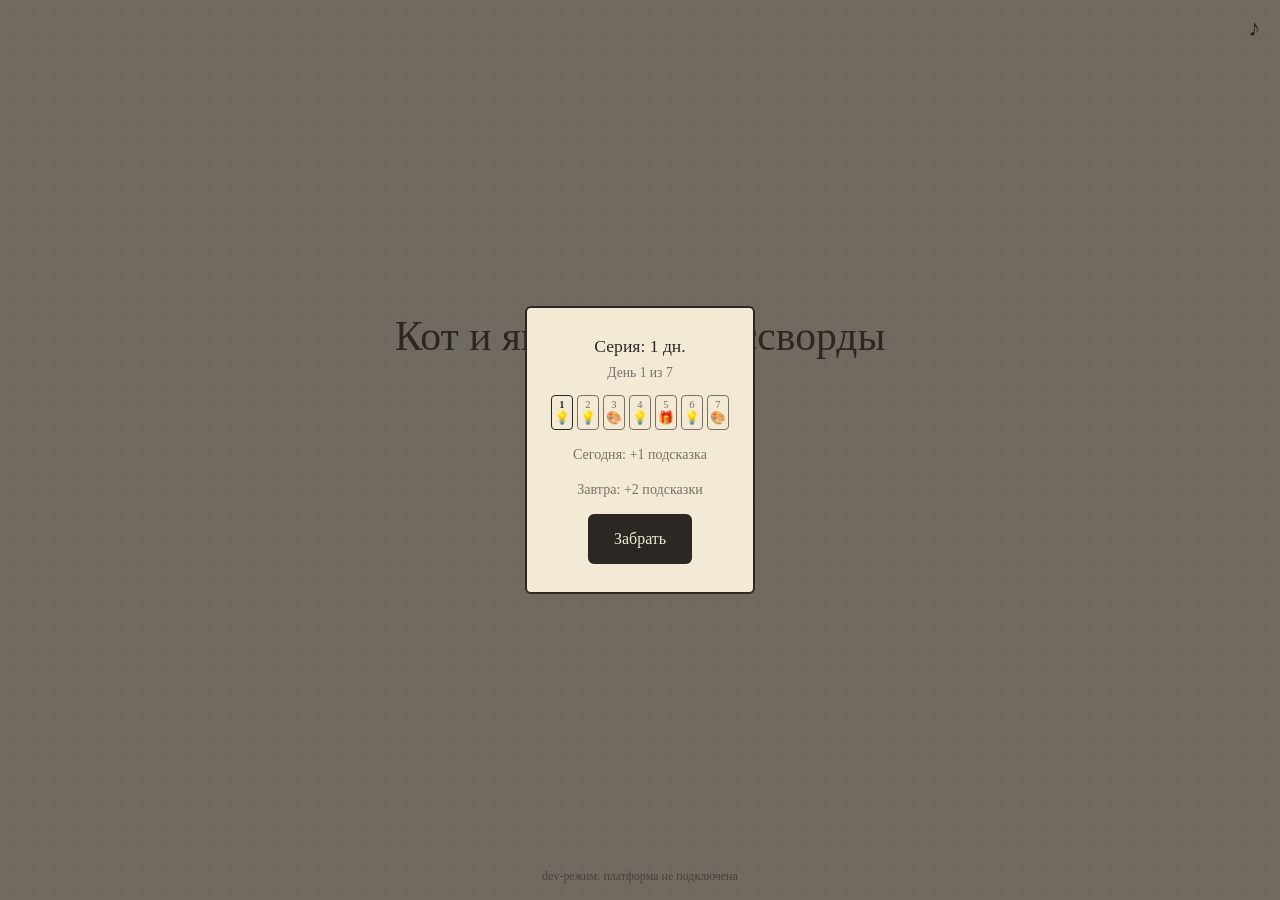
==== commit ca072114: "Add files via upload" ====
--- a/index.html
+++ b/index.html
@@ -6,7 +6,7 @@
   <meta name="mobile-web-app-capable" content="yes" />
   <meta name="apple-mobile-web-app-capable" content="yes" />
   <title>Кот и японские кроссворды</title>
-  <link rel="stylesheet" href="style.css?v=55" />
+  <link rel="stylesheet" href="style.css?v=57" />
 
   <!-- VK Bridge (@vkontakte/vk-bridge 3.0.2) — вшит локально, без CDN. -->
   <script src="vk-bridge.min.js"></script>
@@ -61,6 +61,7 @@
       <p id="retention-drip-line" class="retention-line"></p>
       <button id="retention-rewarded-btn" class="btn btn-secondary retention-rewarded-btn" hidden></button>
       <div id="chapter-list" class="chapter-list"></div>
+      <p id="chapters-ahead" class="chapters-ahead" hidden></p>
     </section>
 
     <!-- Экран косметики (Задача E — каркас, Задача I — несколько гамм) -->
@@ -101,21 +102,32 @@
           <div class="silhouette-mount">
             <canvas id="win-canvas" class="win-canvas"></canvas>
           </div>
-          <p id="win-theme-label" class="win-theme"></p>
-          <!-- ТЗ №50: «Картинка {k} из 10 · глава «{name}»» — main.js::onWin. -->
-          <p id="win-chapter-line" class="win-chapter-line" hidden></p>
-          <button id="btn-next-level" class="btn btn-primary" data-i18n="next">Дальше</button>
-          <!-- ТЗ №51: шеринг в историю ВК — только на ВК-сборке, только когда
-               Platform.canShareStory() (main.js: showGame/showDailyGame через
-               onWin/onDailyWin). На Яндексе canShareStory() всегда false —
-               кнопка остаётся hidden, а не задизейблена. -->
-          <button id="btn-share" class="btn btn-secondary" hidden data-i18n="share">Поделиться</button>
-
-          <!-- ТЗ №49: тизер завтрашней картинки дня — заполняется main.js
-               (renderWinTomorrow) только если DAILY_LEVELS подключён. -->
-          <div id="win-tomorrow" class="win-tomorrow" hidden>
-            <canvas id="win-tomorrow-canvas" class="win-tomorrow-canvas"></canvas>
-            <p class="win-tomorrow-label" data-i18n="winTomorrow"></p>
+          <!-- ТЗ №53: .win-card-right — чисто CSS-группировка для раскладки
+               в две колонки на @media(max-height:400px) (силуэт слева,
+               текст/кнопки/тизер справа); на остальных высотах ничего не
+               меняет (display:contents). Ids/структура кнопок внутри те же. -->
+          <div class="win-card-right">
+            <p id="win-theme-label" class="win-theme"></p>
+            <!-- ТЗ №50: «Картинка {k} из 10 · глава «{name}»» — main.js::onWin. -->
+            <p id="win-chapter-line" class="win-chapter-line" hidden></p>
+            <!-- ТЗ №53: обёртка .win-actions — на узкой карточке (ВК, обе кнопки
+                 видны) кладёт «Дальше»/«Поделиться» в один ряд вместо двух,
+                 экономит высоту. id кнопок не менялись (их кликают тесты). -->
+            <div class="win-actions">
+              <button id="btn-next-level" class="btn btn-primary" data-i18n="next">Дальше</button>
+              <!-- ТЗ №51: шеринг в историю ВК — только на ВК-сборке, только когда
+                   Platform.canShareStory() (main.js: showGame/showDailyGame через
+                   onWin/onDailyWin). На Яндексе canShareStory() всегда false —
+                   кнопка остаётся hidden, а не задизейблена. -->
+              <button id="btn-share" class="btn btn-secondary" hidden data-i18n="share">Поделиться</button>
+            </div>
+
+            <!-- ТЗ №49: тизер завтрашней картинки дня — заполняется main.js
+                 (renderWinTomorrow) только если DAILY_LEVELS подключён. -->
+            <div id="win-tomorrow" class="win-tomorrow" hidden>
+              <canvas id="win-tomorrow-canvas" class="win-tomorrow-canvas"></canvas>
+              <p class="win-tomorrow-label" data-i18n="winTomorrow"></p>
+            </div>
           </div>
         </div>
       </div>
@@ -225,18 +237,18 @@
 
   </div>
 
-<script src="i18n.js?v=55"></script>
-  <script src="platform.js?v=55"></script>
-  <script src="save.js?v=55"></script>
-  <script src="sound.js?v=55"></script>
-  <script src="levels.js?v=55"></script>
-  <script src="chapters.js?v=55"></script>
-  <script src="chapters_map.js?v=55"></script>
-  <script src="daily_levels.js?v=55"></script>
-  <script src="nonogram.js?v=55"></script>
-  <script src="build.js?v=55"></script>
-  <script src="retention.js?v=55"></script>
-  <script src="ladder.js?v=55"></script>
-  <script src="main.js?v=55"></script>
+<script src="i18n.js?v=57"></script>
+  <script src="platform.js?v=57"></script>
+  <script src="save.js?v=57"></script>
+  <script src="sound.js?v=57"></script>
+  <script src="levels.js?v=57"></script>
+  <script src="chapters.js?v=57"></script>
+  <script src="chapters_map.js?v=57"></script>
+  <script src="daily_levels.js?v=57"></script>
+  <script src="nonogram.js?v=57"></script>
+  <script src="build.js?v=57"></script>
+  <script src="retention.js?v=57"></script>
+  <script src="ladder.js?v=57"></script>
+  <script src="main.js?v=57"></script>
 </body>
 </html>
--- a/style.css
+++ b/style.css
@@ -522,6 +522,13 @@
   line-height: 1.4;
 }
 
+.chapters-ahead {
+  margin-top: 12px;
+  font-size: 0.82rem;
+  color: var(--ink-light);
+  text-align: center;
+}
+
 .chapter-thumbs {
   display: grid;
   grid-template-columns: repeat(10, 1fr);
@@ -774,6 +781,7 @@
 /* ---- Онбординг ---- */
 
 .onboarding-card {
+  margin: auto;   /* ТЗ №53: "safe"-центрирование, см. комментарий у .overlay */
   background: var(--bg);
   border: 2px solid var(--ink);
   border-radius: var(--radius);
@@ -843,6 +851,12 @@
   color: var(--ink);
   font-weight: bold;
 }
+
+/* ТЗ №53: обёртка правой колонки .win-card. display:contents на обычных
+   высотах — не влияет на раскладку (дети остаются прямыми flex-item'ами
+   .win-card, gap/центрирование как раньше); на @media(max-height:400px)
+   ниже становится собственной flex-колонкой для раскладки в два столбца. */
+.win-card-right { display: contents; }
 
 /* ---- ТЗ №49: тизер завтрашней картинки дня (экран победы) ---- */
 .win-tomorrow {
@@ -867,14 +881,6 @@
   text-align: center;
 }
 
-/* ТЗ №49, Р7 (ТЗ №26): 568×320 — карточка лестницы и тизер обязаны влезать
-   целиком, ничего не прятать (тот же приём, что уже применён к меню выше). */
-@media (max-height: 400px) {
-  .onboarding-card { padding: 14px 20px; gap: 8px; }
-  .ladder-card-day { margin-top: -2px; }
-  .win-card { padding: 14px 20px; gap: 8px; }
-}
-
 /* Наглядный пример «3 1» */
 .how-example {
   display: flex;
@@ -909,16 +915,30 @@
   position: absolute;
   inset: 0;
   display: flex;
-  align-items: center;
   justify-content: center;
   background: rgba(43, 39, 35, 0.65);
   z-index: 10;
+  /* ТЗ №53: align-items:center снят намеренно — при переполнении (карточка
+     выше вьюпорта) он центрирует flex-item симметрично ОБОИМИ краями за
+     контейнер (flexbug #12), клетка обрезается и сверху, и снизу, и
+     прокрутка не может её достать ни с одной стороны. Вместо этого
+     карточки получили margin:auto (см. .win-card/.onboarding-card) —
+     "safe"-центрирование: при избытке места ведёт себя как раньше
+     (центр), при нехватке карточка прижимается к верхнему краю и
+     становится доступна прокруткой (overflow-y:auto ниже) целиком. #app
+     выше держит touch-action:none, здесь явно возвращён pan-y — иначе
+     тач-прокрутка оверлея невозможна. */
+  overflow-y: auto;
+  overscroll-behavior: contain;
+  touch-action: pan-y;
+  padding: 8px 0;
 }
 .overlay[hidden] { display: none; }
 
 .win-card {
   position: relative;
   z-index: 2;
+  margin: auto;   /* ТЗ №53: "safe"-центрирование, см. комментарий у .overlay */
   background: var(--bg);
   border: 2px solid var(--ink);
   border-radius: var(--radius);
@@ -955,6 +975,16 @@
   letter-spacing: 0.06em;
 }
 
+/* ТЗ №53: на ВК (карточка ~340px, «Дальше» + «Поделиться» видны) кнопки
+   встают в один ряд вместо двух — экономит ~50px высоты; на Яндексе
+   (одна кнопка) выглядит как раньше. */
+.win-actions {
+  display: flex;
+  flex-wrap: wrap;
+  justify-content: center;
+  gap: 10px;
+}
+
 /* ТЗ №50: «Картинка {k} из 10 · глава «{name}»» — под названием картинки. */
 .win-chapter-line {
   font-size: 0.8rem;
@@ -996,6 +1026,41 @@
 @media (prefers-reduced-motion: reduce) {
   .win-card { animation: none; }
   .confetti-piece { display: none; }
+}
+
+/* ТЗ №53: карточка победы обязана влезать в вьюпорт с полем ≥8px
+   сверху/снизу (см. .overlay/margin:auto выше) — диагноз: на ВК-десктоп
+   iframe ~1000×600 карточка (654px при полном наборе — «Поделиться» +
+   тизер) не помещалась в 600px, .overlay резал её с обоих краёв. Блок
+   намеренно стоит ПОСЛЕ базового .win-card (выше) — при равной
+   специфичности источник-порядок решает каскад, а не порядок @media. */
+@media (max-height: 640px) {
+  .win-card { padding: 16px 20px; gap: 10px; }
+  .silhouette-mount { padding: 10px; }
+  .win-theme { font-size: 1rem; }
+  .win-chapter-line { margin-top: -4px; }
+  /* Тизер и так размыт (is-blurred) — нецелое CSS-масштабирование не видно. */
+  .win-tomorrow-canvas { max-height: 56px; width: auto; }
+  .win-tomorrow-label { font-size: 0.68rem; }
+}
+
+/* ТЗ №49, Р7 (ТЗ №26): 568×320 — карточка лестницы и тизер обязаны влезать
+   целиком, ничего не прятать (тот же приём, что уже применён к меню выше).
+   ТЗ №53: на этой же высоте компактная вертикальная раскладка (блок 640px
+   выше) карточке победы всё ещё не хватает — уходит в две колонки:
+   силуэт слева, .win-card-right (название/глава/кнопки/тизер) справа;
+   тизер НЕ прячется (крючок удержания ТЗ №49). */
+@media (max-height: 400px) {
+  .onboarding-card { padding: 14px 20px; gap: 8px; }
+  .ladder-card-day { margin-top: -2px; }
+  .win-card {
+    padding: 14px 20px; gap: 8px;
+    flex-direction: row; flex-wrap: wrap; align-items: flex-start;
+    column-gap: 20px;
+  }
+  .win-card-right {
+    display: flex; flex-direction: column; align-items: center; gap: 6px;
+  }
 }
 
 /* Тумблер режима.
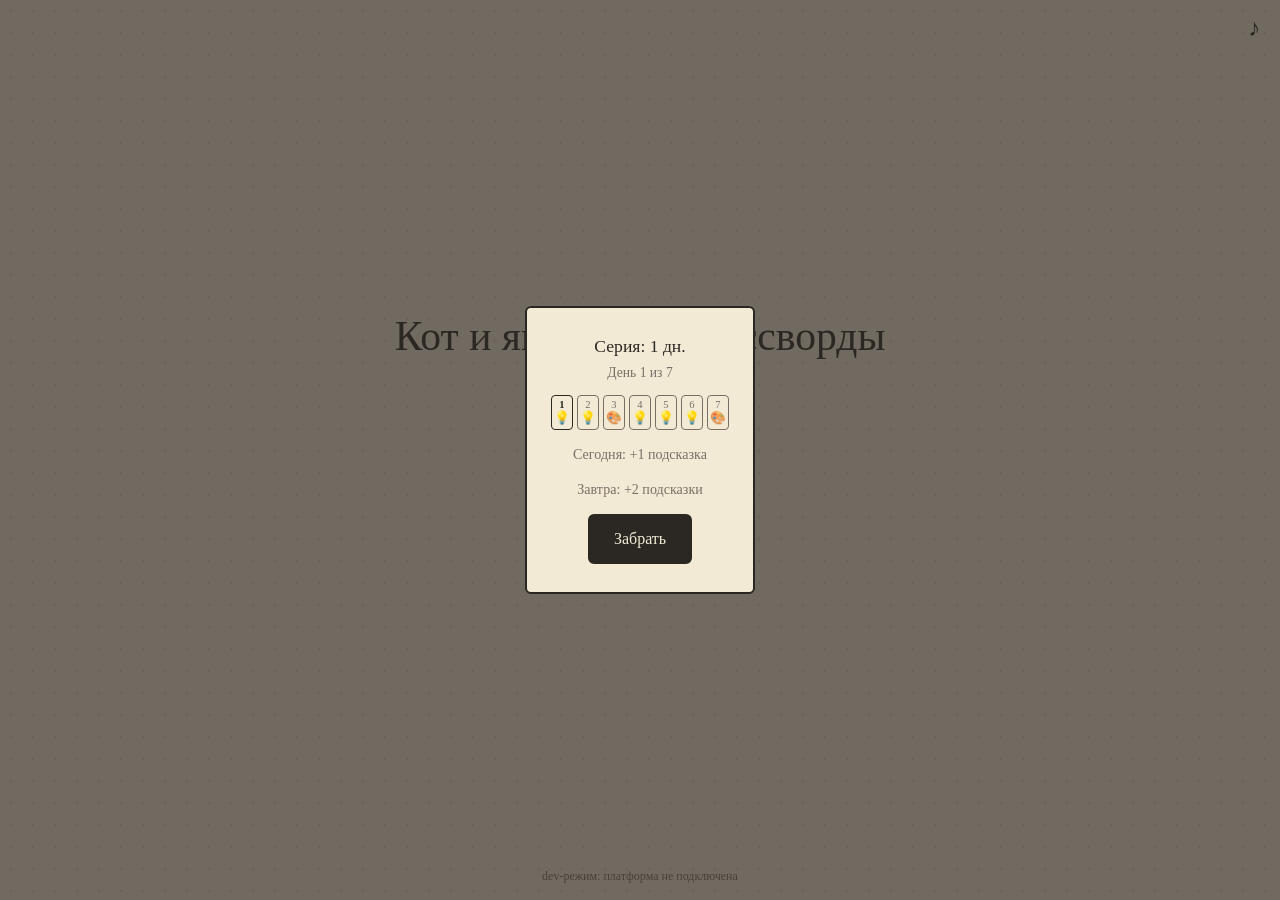
==== commit f54325a3: "Кот и японские кроссворды v61 (fee0809) — прод ВК: сочность поля, без баннера на ПК, замок глав по п" ====
--- a/index.html
+++ b/index.html
@@ -6,7 +6,7 @@
   <meta name="mobile-web-app-capable" content="yes" />
   <meta name="apple-mobile-web-app-capable" content="yes" />
   <title>Кот и японские кроссворды</title>
-  <link rel="stylesheet" href="style.css?v=57" />
+  <link rel="stylesheet" href="style.css?v=61" />
 
   <!-- VK Bridge (@vkontakte/vk-bridge 3.0.2) — вшит локально, без CDN. -->
   <script src="vk-bridge.min.js"></script>
@@ -58,8 +58,6 @@
     <section id="chapters" class="screen">
       <button id="btn-back-chapters" class="icon-btn cat-back-btn" aria-label="Назад">‹</button>
       <h2 class="cat-screen-title" data-i18n="albumTitle">Альбом</h2>
-      <p id="retention-drip-line" class="retention-line"></p>
-      <button id="retention-rewarded-btn" class="btn btn-secondary retention-rewarded-btn" hidden></button>
       <div id="chapter-list" class="chapter-list"></div>
       <p id="chapters-ahead" class="chapters-ahead" hidden></p>
     </section>
@@ -237,18 +235,18 @@
 
   </div>
 
-<script src="i18n.js?v=57"></script>
-  <script src="platform.js?v=57"></script>
-  <script src="save.js?v=57"></script>
-  <script src="sound.js?v=57"></script>
-  <script src="levels.js?v=57"></script>
-  <script src="chapters.js?v=57"></script>
-  <script src="chapters_map.js?v=57"></script>
-  <script src="daily_levels.js?v=57"></script>
-  <script src="nonogram.js?v=57"></script>
-  <script src="build.js?v=57"></script>
-  <script src="retention.js?v=57"></script>
-  <script src="ladder.js?v=57"></script>
-  <script src="main.js?v=57"></script>
+<script src="i18n.js?v=61"></script>
+  <script src="platform.js?v=61"></script>
+  <script src="save.js?v=61"></script>
+  <script src="sound.js?v=61"></script>
+  <script src="levels.js?v=61"></script>
+  <script src="chapters.js?v=61"></script>
+  <script src="chapters_map.js?v=61"></script>
+  <script src="daily_levels.js?v=61"></script>
+  <script src="nonogram.js?v=61"></script>
+  <script src="build.js?v=61"></script>
+  <script src="retention.js?v=61"></script>
+  <script src="ladder.js?v=61"></script>
+  <script src="main.js?v=61"></script>
 </body>
 </html>
--- a/style.css
+++ b/style.css
@@ -298,10 +298,10 @@
   line-height: 1.3;
 }
 #retention-streak-line { margin-top: 6px; }
-#retention-drip-line   { margin-bottom: 8px; }
-
-/* ТЗ №09, фаза 3 — rewarded «Открыть ещё +N», рядом со строкой раздатчика.
-   Меньше и тише основной кнопки «Играть» — вторична по иерархии. */
+
+/* Rewarded-кнопка «открыть сейчас» на карточке запертой главы (2026-09-25;
+   до того — «Открыть ещё +N» под заголовком альбома, ТЗ №09). Меньше и
+   тише основной кнопки «Играть» — вторична по иерархии. */
 .retention-rewarded-btn {
   display: block;
   margin: 0 auto 16px;
@@ -355,10 +355,16 @@
   .daily-meta { margin-top: 2px; min-height: 22px; }
 }
 
-.chapter-card.is-locked {
+/* Запертая глава приглушена, кроме кнопки «открыть сейчас» — она
+   действующая, не должна выглядеть неактивной. */
+.chapter-card.is-locked > :not(.chapter-unlock-btn) {
   opacity: 0.55;
 }
 .chapter-card.is-locked .chapter-head-btn { cursor: pointer; }
+.chapter-card .chapter-unlock-btn {
+  align-self: flex-start;
+  margin: 2px 0 0;
+}
 
 /* Всплывающий отклик на выдачу награды (п.2.4) — короткий, ненавязчивый,
    сам прячется, не блокирует ввод (не overlay/модалка). */
@@ -748,10 +754,55 @@
   75%      { transform: translateX(6px); }
 }
 
+/* ТЗ №54: закрытая линия — волна от подсказки к краю поля; финал
+   картинки — диагональная волна по всему полю. Подсветка — отдельным
+   слоем ::before цвета темы (::after занят крестиком), без color-mix —
+   его нет в старых WebView Android. */
+.grid-cell { position: relative; }
+.grid-cell::before {
+  content: '';
+  position: absolute;
+  inset: 0;
+  background: var(--accent);
+  opacity: 0;
+  pointer-events: none;
+}
+.grid-cell.is-line-flash::before {
+  animation: cell-glow 360ms ease-out var(--flash-d, 0ms) both;
+}
+.grid-cell.is-line-flash.is-filled {
+  animation: cell-pop 300ms ease-out var(--flash-d, 0ms) both;
+}
+.grid-cell.is-win-wave::before {
+  animation: cell-glow 520ms ease-out var(--wave-d, 0ms) both;
+}
+.grid-cell.is-win-wave.is-filled {
+  animation: cell-pop-big 460ms cubic-bezier(.3, 1.6, .5, 1) var(--wave-d, 0ms) both;
+}
+@keyframes cell-glow {
+  0%   { opacity: 0; }
+  35%  { opacity: 0.38; }
+  100% { opacity: 0; }
+}
+@keyframes cell-pop {
+  0%   { transform: scale(1); }
+  40%  { transform: scale(0.8); }
+  100% { transform: scale(1); }
+}
+@keyframes cell-pop-big {
+  0%   { transform: scale(1); }
+  45%  { transform: scale(1.14); }
+  100% { transform: scale(1); }
+}
+
 @media (prefers-reduced-motion: reduce) {
   .grid-cell.is-filled,
   .grid-cell.is-cross,
-  .grid-cell.is-shake {
+  .grid-cell.is-shake,
+  .grid-cell.is-line-flash.is-filled,
+  .grid-cell.is-win-wave.is-filled,
+  .grid-cell.is-line-flash::before,
+  .grid-cell.is-win-wave::before {
     animation: none;
   }
   .row-clue.is-closed span,
@@ -1364,6 +1415,14 @@
   text-align: center;
   line-height: 1.25;
 }
+/* «✓ Применено» — отметка текущей гаммы, не действие: не должна выглядеть
+   так же, как соседняя «Применить». */
+.shop-item-actions .btn:disabled {
+  background: transparent;
+  color: var(--ink-light);
+  border-color: var(--ink-light);
+  cursor: default;
+}
 .shop-currency-icon {
   height: 0.9em;
   width: auto;
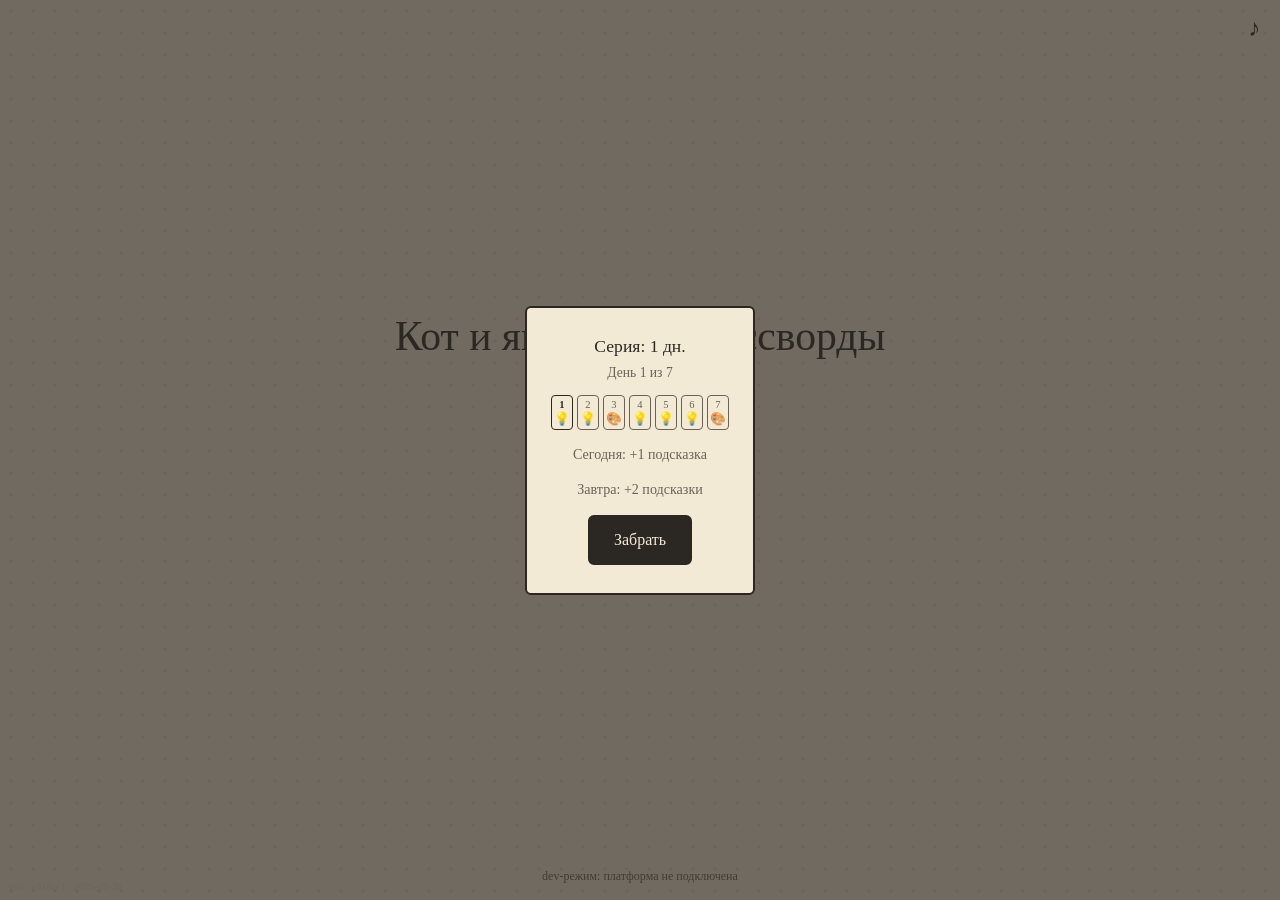
==== commit 8d84b593: "Кот и японские кроссворды v63 (feat/tz59-audit-top10@43e7b4e) — прод ВК: звук на CC0-сэмплах, аналит" ====
--- a/index.html
+++ b/index.html
@@ -6,7 +6,7 @@
   <meta name="mobile-web-app-capable" content="yes" />
   <meta name="apple-mobile-web-app-capable" content="yes" />
   <title>Кот и японские кроссворды</title>
-  <link rel="stylesheet" href="style.css?v=61" />
+  <link rel="stylesheet" href="style.css?v=63" />
 
   <!-- VK Bridge (@vkontakte/vk-bridge 3.0.2) — вшит локально, без CDN. -->
   <script src="vk-bridge.min.js"></script>
@@ -22,7 +22,7 @@
 
     <!-- Главное меню -->
     <section id="menu" class="screen">
-      <button id="btn-sound-menu" class="icon-btn sound-btn" aria-label="Звук">♪</button>
+      <button id="btn-sound-menu" class="icon-btn sound-btn" data-sfx="toggle" aria-label="Звук">♪</button>
       <header class="menu-head">
         <h1 class="game-title" data-i18n="gameTitle">Кот и японские кроссворды</h1>
         <p class="game-sub" data-i18n="gameSub">японский кроссворд</p>
@@ -46,17 +46,18 @@
 
     <!-- Экран календаря -->
     <section id="calendar" class="screen">
-      <button id="btn-back-cal" class="icon-btn cal-back-btn" aria-label="Назад">‹</button>
+      <button id="btn-back-cal" class="icon-btn cal-back-btn" data-sfx="back" aria-label="Назад">‹</button>
       <div class="cal-wrap">
         <h2 id="cal-title" class="cal-title"></h2>
         <div id="cal-weekdays" class="cal-weekdays"></div>
         <div id="cal-grid" class="cal-grid"></div>
+        <p id="cal-note" class="cal-note" hidden></p>
       </div>
     </section>
 
     <!-- Экран глав («Альбом», ТЗ №50) -->
     <section id="chapters" class="screen">
-      <button id="btn-back-chapters" class="icon-btn cat-back-btn" aria-label="Назад">‹</button>
+      <button id="btn-back-chapters" class="icon-btn cat-back-btn" data-sfx="back" aria-label="Назад">‹</button>
       <h2 class="cat-screen-title" data-i18n="albumTitle">Альбом</h2>
       <div id="chapter-list" class="chapter-list"></div>
       <p id="chapters-ahead" class="chapters-ahead" hidden></p>
@@ -64,7 +65,7 @@
 
     <!-- Экран косметики (Задача E — каркас, Задача I — несколько гамм) -->
     <section id="shop" class="screen">
-      <button id="btn-back-shop" class="icon-btn cat-back-btn" aria-label="Назад">‹</button>
+      <button id="btn-back-shop" class="icon-btn cat-back-btn" data-sfx="back" aria-label="Назад">‹</button>
       <h2 class="cat-screen-title" data-i18n="shopTitle">Косметика</h2>
 
       <p id="shop-locked-status" class="shop-status" hidden></p>
@@ -74,23 +75,23 @@
     <!-- Экран игры -->
     <section id="game" class="screen">
       <header class="game-head">
-        <button id="btn-back" class="icon-btn" aria-label="Назад">‹</button>
+        <button id="btn-back" class="icon-btn" data-sfx="back" aria-label="Назад">‹</button>
         <span id="game-level-label" class="level-label"></span>
         <button id="btn-clear-board" class="icon-btn" aria-label="Очистить">⟲</button>
-        <button id="btn-sound-game" class="icon-btn sound-btn" aria-label="Звук">♪</button>
+        <button id="btn-sound-game" class="icon-btn sound-btn" data-sfx="toggle" aria-label="Звук">♪</button>
       </header>
       <div id="puzzle-container" class="puzzle-container"></div>
       <p id="level-hint" class="level-hint" hidden data-i18n="levelHint">Проведи по клеткам, чтобы закрасить</p>
       <div class="mode-bar">
-        <button class="mode-btn is-active" data-mode="1" data-i18n="modeFill">■ Закрасить</button>
-        <button class="mode-btn"           data-mode="2" data-i18n="modeCross">✕ Крестик</button>
-        <button id="btn-hint" class="hint-btn"><span class="hint-icon-wrap" aria-hidden="true"><svg class="ad-icon" viewBox="0 0 16 16" width="15" height="15" focusable="false"><rect x="0.5" y="2.5" width="15" height="11" rx="2.5"/><path d="M6.4 5.6v4.8l4.6-2.4z"/></svg><span id="hint-badge" class="hint-badge" hidden></span></span><span class="hint-label"><span data-i18n="hint">Подсказка</span><span id="hint-ad-caption" class="hint-ad-caption" data-i18n="hintAdCaption">за рекламу</span></span></button>
+        <button class="mode-btn is-active" data-mode="1" data-sfx="toggle" data-i18n="modeFill">■ Закрасить</button>
+        <button class="mode-btn"           data-mode="2" data-sfx="toggle" data-i18n="modeCross">✕ Крестик</button>
+        <button id="btn-hint" class="hint-btn" data-sfx="none"><span class="hint-icon-wrap" aria-hidden="true"><svg class="ad-icon" viewBox="0 0 16 16" width="15" height="15" focusable="false"><rect x="0.5" y="2.5" width="15" height="11" rx="2.5"/><path d="M6.4 5.6v4.8l4.6-2.4z"/></svg><span id="hint-badge" class="hint-badge" hidden></span></span><span class="hint-label"><span data-i18n="hint">Подсказка</span><span id="hint-ad-caption" class="hint-ad-caption" data-i18n="hintAdCaption">за рекламу</span></span></button>
         <!-- ТЗ №51: кнопка «Проверить» — тот же визуальный каркас, что у
              #btn-hint (.hint-btn/.hint-icon-wrap/.hint-label/.hint-ad-caption),
              только значок рекламы (#check-ad-icon) появляется ТОЛЬКО в
              режиме «за рекламу» (main.js::updateCheckButton), в остальных
              режимах виден статичный «✓» (#check-icon-mark). -->
-        <button id="btn-check" class="hint-btn"><span class="hint-icon-wrap" aria-hidden="true"><span id="check-icon-mark" class="check-icon-mark">✓</span><svg id="check-ad-icon" class="ad-icon" viewBox="0 0 16 16" width="15" height="15" focusable="false" hidden><rect x="0.5" y="2.5" width="15" height="11" rx="2.5"/><path d="M6.4 5.6v4.8l4.6-2.4z"/></svg></span><span class="hint-label"><span data-i18n="check">Проверить</span><span id="check-caption" class="hint-ad-caption is-visible" data-i18n="checkFree">бесплатно</span></span></button>
+        <button id="btn-check" class="hint-btn" data-sfx="none"><span class="hint-icon-wrap" aria-hidden="true"><span id="check-icon-mark" class="check-icon-mark">✓</span><svg id="check-ad-icon" class="ad-icon" viewBox="0 0 16 16" width="15" height="15" focusable="false" hidden><rect x="0.5" y="2.5" width="15" height="11" rx="2.5"/><path d="M6.4 5.6v4.8l4.6-2.4z"/></svg></span><span class="hint-label"><span data-i18n="check">Проверить</span><span id="check-caption" class="hint-ad-caption is-visible" data-i18n="checkFree">бесплатно</span></span></button>
       </div>
 
       <!-- Победный оверлей -->
@@ -167,7 +168,7 @@
         <div id="ladder-card-strip" class="ladder-strip" aria-hidden="true"></div>
         <p id="ladder-card-today" class="onboarding-text"></p>
         <p id="ladder-card-tomorrow" class="onboarding-text"></p>
-        <button id="btn-ladder-claim" class="btn btn-primary" data-i18n="ladderClaim">Забрать</button>
+        <button id="btn-ladder-claim" class="btn btn-primary" data-sfx="none" data-i18n="ladderClaim">Забрать</button>
       </div>
     </div>
 
@@ -193,8 +194,8 @@
       <div class="onboarding-card">
         <p class="onboarding-text" data-i18n="clearConfirmText">Очистить поле? Прогресс на этом уровне будет потерян</p>
         <div class="confirm-actions">
-          <button id="btn-clear-cancel" class="btn btn-secondary" data-i18n="clearCancel">Отмена</button>
-          <button id="btn-clear-yes"    class="btn btn-primary"   data-i18n="clearYes">Да</button>
+          <button id="btn-clear-cancel" class="btn btn-secondary" data-sfx="back" data-i18n="clearCancel">Отмена</button>
+          <button id="btn-clear-yes"    class="btn btn-primary" data-sfx="none"   data-i18n="clearYes">Да</button>
         </div>
       </div>
     </div>
@@ -223,7 +224,7 @@
     <div id="debug-overlay" class="debug-overlay" hidden>
       <div class="debug-overlay-head">
         DEBUG
-        <button id="debug-clear" class="debug-clear-btn" type="button" aria-label="Очистить лог">×</button>
+        <button id="debug-clear" class="debug-clear-btn" data-sfx="none" type="button" aria-label="Очистить лог">×</button>
       </div>
       <div id="debug-log" class="debug-log"></div>
     </div>
@@ -235,18 +236,19 @@
 
   </div>
 
-<script src="i18n.js?v=61"></script>
-  <script src="platform.js?v=61"></script>
-  <script src="save.js?v=61"></script>
-  <script src="sound.js?v=61"></script>
-  <script src="levels.js?v=61"></script>
-  <script src="chapters.js?v=61"></script>
-  <script src="chapters_map.js?v=61"></script>
-  <script src="daily_levels.js?v=61"></script>
-  <script src="nonogram.js?v=61"></script>
-  <script src="build.js?v=61"></script>
-  <script src="retention.js?v=61"></script>
-  <script src="ladder.js?v=61"></script>
-  <script src="main.js?v=61"></script>
+<script src="i18n.js?v=63"></script>
+  <script src="platform.js?v=63"></script>
+  <script src="save.js?v=63"></script>
+  <script src="sound.js?v=63"></script>
+  <script src="levels.js?v=63"></script>
+  <script src="chapters.js?v=63"></script>
+  <script src="chapters_map.js?v=63"></script>
+  <script src="daily_levels.js?v=63"></script>
+  <script src="nonogram.js?v=63"></script>
+  <script src="build.js?v=63"></script>
+  <script src="analytics.js?v=63"></script>
+  <script src="retention.js?v=63"></script>
+  <script src="ladder.js?v=63"></script>
+  <script src="main.js?v=63"></script>
 </body>
 </html>
--- a/style.css
+++ b/style.css
@@ -1,7 +1,7 @@
 :root {
   --bg:        #f3ead6;
   --ink:       #2b2723;
-  --ink-light: #7a6f65;
+  --ink-light: #6b6158; /* ТЗ №59 (Н-13): было #7a6f65 — 4,09:1, стало 5,05:1 */
   --accent:    #4a7c59;
   --radius:    6px;
   /* ТЗ №13, фаза 2 → ТЗ №14, фаза 1: узор на фоне — тон чернил темы поверх
@@ -28,14 +28,14 @@
 html.theme-sepia {
   --bg:        #ece0c8;
   --ink:       #4a3728;
-  --ink-light: #8a6f56;
+  --ink-light: #6f5642; /* ТЗ №59: было #8a6f56 — 3,58:1, стало 5,21:1 */
   --accent:    #a3703f;
   --pattern-dot: rgba(74, 55, 40, 0.09);
 }
 html.theme-graphite {
   --bg:        #e9e7e2;
   --ink:       #2e2e30;
-  --ink-light: #6c6c70;
+  --ink-light: #5e5e62; /* ТЗ №59: было #6c6c70 — 4,23:1, стало 5,22:1 */
   --accent:    #55606b;
   --pattern-dot: rgba(46, 46, 48, 0.09);
 }
@@ -355,10 +355,13 @@
   .daily-meta { margin-top: 2px; min-height: 22px; }
 }
 
-/* Запертая глава приглушена, кроме кнопки «открыть сейчас» — она
-   действующая, не должна выглядеть неактивной. */
-.chapter-card.is-locked > :not(.chapter-unlock-btn) {
-  opacity: 0.55;
+/* Запертая глава приглушена цветом, не прозрачностью (ТЗ №59, Н-13):
+   opacity 0.55 давала условию замка 2:1, названию 3,3:1. Теперь название
+   и счётчик — --ink-light (≥ 4,5:1 во всех темах), строка условия и
+   кнопка «открыть сейчас» — как у открытой главы. */
+.chapter-card.is-locked .chapter-name,
+.chapter-card.is-locked .chapter-progress {
+  color: var(--ink-light);
 }
 .chapter-card.is-locked .chapter-head-btn { cursor: pointer; }
 .chapter-card .chapter-unlock-btn {
@@ -576,6 +579,22 @@
 .thumb.is-done {
   border-color: var(--accent);
 }
+/* ТЗ №59 (Н-20): начатая картинка (есть черновик) — номер плюс точка цвета
+   акцента в углу, рамка как у открытой. Без новых ассетов. */
+.thumb.is-started {
+  position: relative;
+  border-color: var(--ink);
+}
+.thumb.is-started .thumb-num { color: var(--ink); font-weight: 700; }
+.thumb.is-started::after {
+  content: '';
+  position: absolute;
+  top: 2px; right: 2px;
+  width: 6px; height: 6px;
+  border-radius: 50%;
+  background: var(--accent);
+  pointer-events: none;
+}
 .thumb.is-locked {
   border-style: dashed;
   cursor: pointer;
@@ -628,6 +647,23 @@
   line-height: 1;
 }
 .level-label { font-size: 0.9rem; color: var(--ink-light); }
+/* ТЗ №59 (Н-09): подпись кампании — одна-две строки; обрезается название,
+   число и «ещё N до» остаются видны. Шапка не шире экрана на 320 px. */
+.game-head .level-label {
+  flex: 0 1 auto;      /* не растёт: ⟲ остаётся сразу за подписью, как было */
+  min-width: 0;
+  display: flex;
+  flex-direction: column;
+  justify-content: center;
+  line-height: 1.2;
+  white-space: nowrap;
+  overflow: hidden;
+  text-overflow: ellipsis;
+}
+.level-label-line { display: flex; min-width: 0; }
+.level-label-line + .level-label-line { font-size: 0.85em; }
+.level-label-name { min-width: 0; overflow: hidden; text-overflow: ellipsis; }
+.level-label-fix { flex: none; white-space: pre; }
 
 .puzzle-container {
   flex: 1;
@@ -1148,7 +1184,7 @@
   border: 2px solid var(--ink);
   background: transparent;
   color: var(--ink);
-  font-size: clamp(0.66rem, 3.1vw, 0.9rem);
+  font-size: clamp(0.75rem, 3.1vw, 0.9rem); /* ТЗ №59: не меньше 12 px (было 10,6 на 320 px) */
   transition: background 0.12s, color 0.12s;
 }
 .mode-btn.is-active {
@@ -1163,7 +1199,7 @@
   border: 2px solid var(--ink-light);
   background: transparent;
   color: var(--ink-light);
-  font-size: clamp(0.6rem, 2.8vw, 0.82rem);
+  font-size: clamp(0.75rem, 2.8vw, 0.82rem); /* ТЗ №59: не меньше 12 px (было 10,9) */
 }
 .hint-btn:disabled {
   opacity: 0.35;
@@ -1202,7 +1238,7 @@
    при переключении между «есть бесплатные» и «дальше реклама» — переключает
    .is-visible updateHintBadge() в main.js. */
 .hint-ad-caption {
-  font-size: 0.68em;
+  font-size: 11px; /* ТЗ №59 (Н-13): было 0.68em ≈ 7,4 px */
   font-weight: 400;
   visibility: hidden;
 }
@@ -1327,6 +1363,33 @@
   border-color: rgba(43, 39, 35, 0.35);
 }
 
+/* ТЗ №59 (Н-12): прошедший нерешённый день — кнопка, открывает его пазл.
+   Пунктир — «можно сыграть»; точка — начат (есть черновик). */
+button.cal-day {
+  font: inherit;
+  font-size: 0.82rem;
+  background: none;
+  padding: 0;
+  cursor: pointer;
+  -webkit-tap-highlight-color: transparent;
+}
+.cal-day.playable:not(.today) { border: 1.5px dashed var(--ink-light); }
+.cal-day.started { position: relative; }
+.cal-day.started::after {
+  content: '';
+  position: absolute;
+  top: 3px; right: 3px;
+  width: 5px; height: 5px;
+  border-radius: 50%;
+  background: var(--accent);
+}
+.cal-note {
+  margin: 14px 0 0;
+  text-align: center;
+  font-size: 0.8rem;
+  color: var(--ink-light);
+}
+
 /* ---- Экран косметики (Задача E — каркас, Задача I — список гамм) ---- */
 
 /* Список из N карточек может быть выше экрана (320×568 и меньше) —
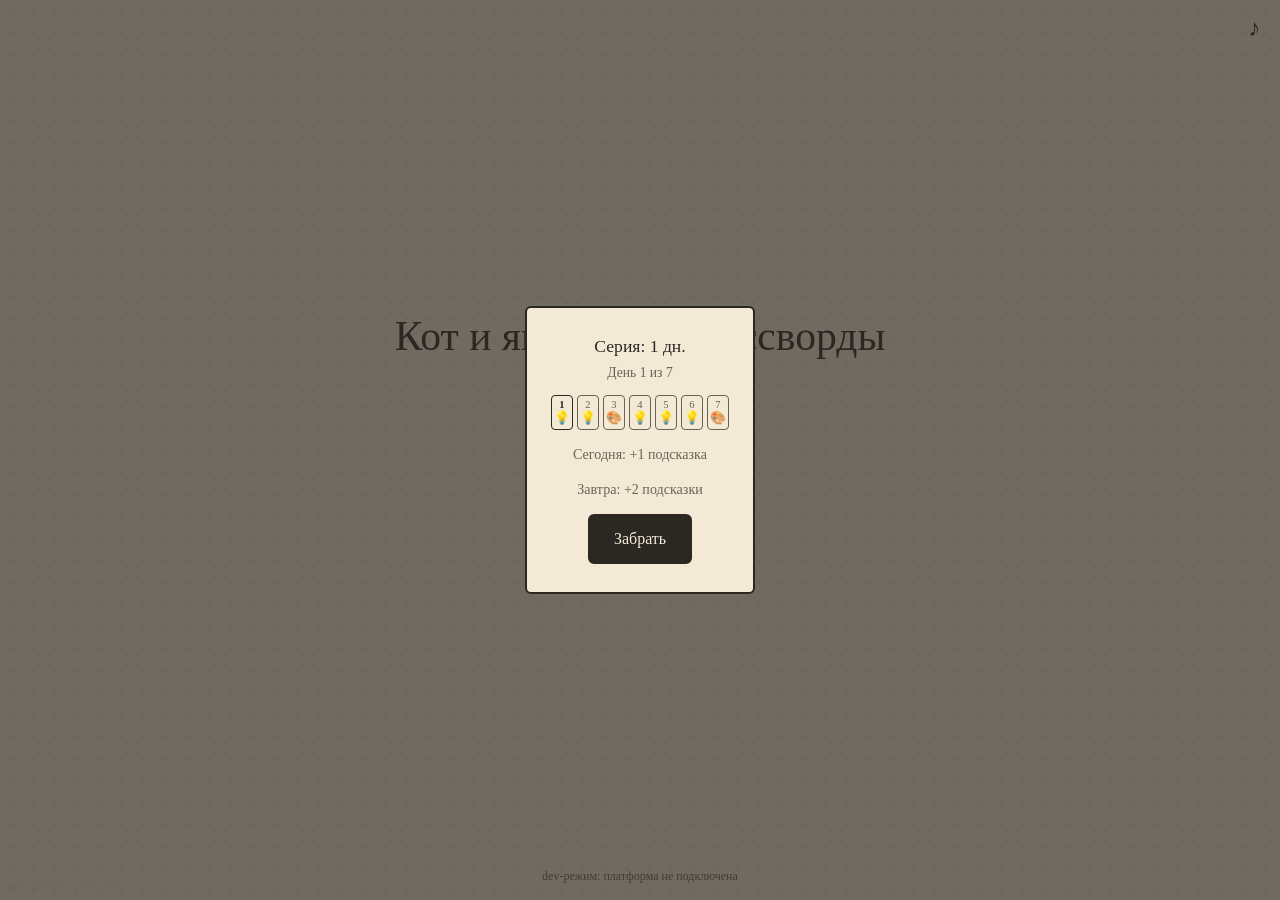
==== commit 4264876e: "Нонограммы v65 (catnonogram@fec1d72): rewarded за бонус, 5 подсказок за просмотр, бонус только за по" ====
--- a/index.html
+++ b/index.html
@@ -6,7 +6,7 @@
   <meta name="mobile-web-app-capable" content="yes" />
   <meta name="apple-mobile-web-app-capable" content="yes" />
   <title>Кот и японские кроссворды</title>
-  <link rel="stylesheet" href="style.css?v=63" />
+  <link rel="stylesheet" href="style.css?v=65" />
 
   <!-- VK Bridge (@vkontakte/vk-bridge 3.0.2) — вшит локально, без CDN. -->
   <script src="vk-bridge.min.js"></script>
@@ -236,19 +236,19 @@
 
   </div>
 
-<script src="i18n.js?v=63"></script>
-  <script src="platform.js?v=63"></script>
-  <script src="save.js?v=63"></script>
-  <script src="sound.js?v=63"></script>
-  <script src="levels.js?v=63"></script>
-  <script src="chapters.js?v=63"></script>
-  <script src="chapters_map.js?v=63"></script>
-  <script src="daily_levels.js?v=63"></script>
-  <script src="nonogram.js?v=63"></script>
-  <script src="build.js?v=63"></script>
-  <script src="analytics.js?v=63"></script>
-  <script src="retention.js?v=63"></script>
-  <script src="ladder.js?v=63"></script>
-  <script src="main.js?v=63"></script>
+<script src="i18n.js?v=65"></script>
+  <script src="platform.js?v=65"></script>
+  <script src="save.js?v=65"></script>
+  <script src="sound.js?v=65"></script>
+  <script src="levels.js?v=65"></script>
+  <script src="chapters.js?v=65"></script>
+  <script src="chapters_map.js?v=65"></script>
+  <script src="daily_levels.js?v=65"></script>
+  <script src="nonogram.js?v=65"></script>
+  <script src="build.js?v=65"></script>
+  <script src="analytics.js?v=65"></script>
+  <script src="retention.js?v=65"></script>
+  <script src="ladder.js?v=65"></script>
+  <script src="main.js?v=65"></script>
 </body>
 </html>
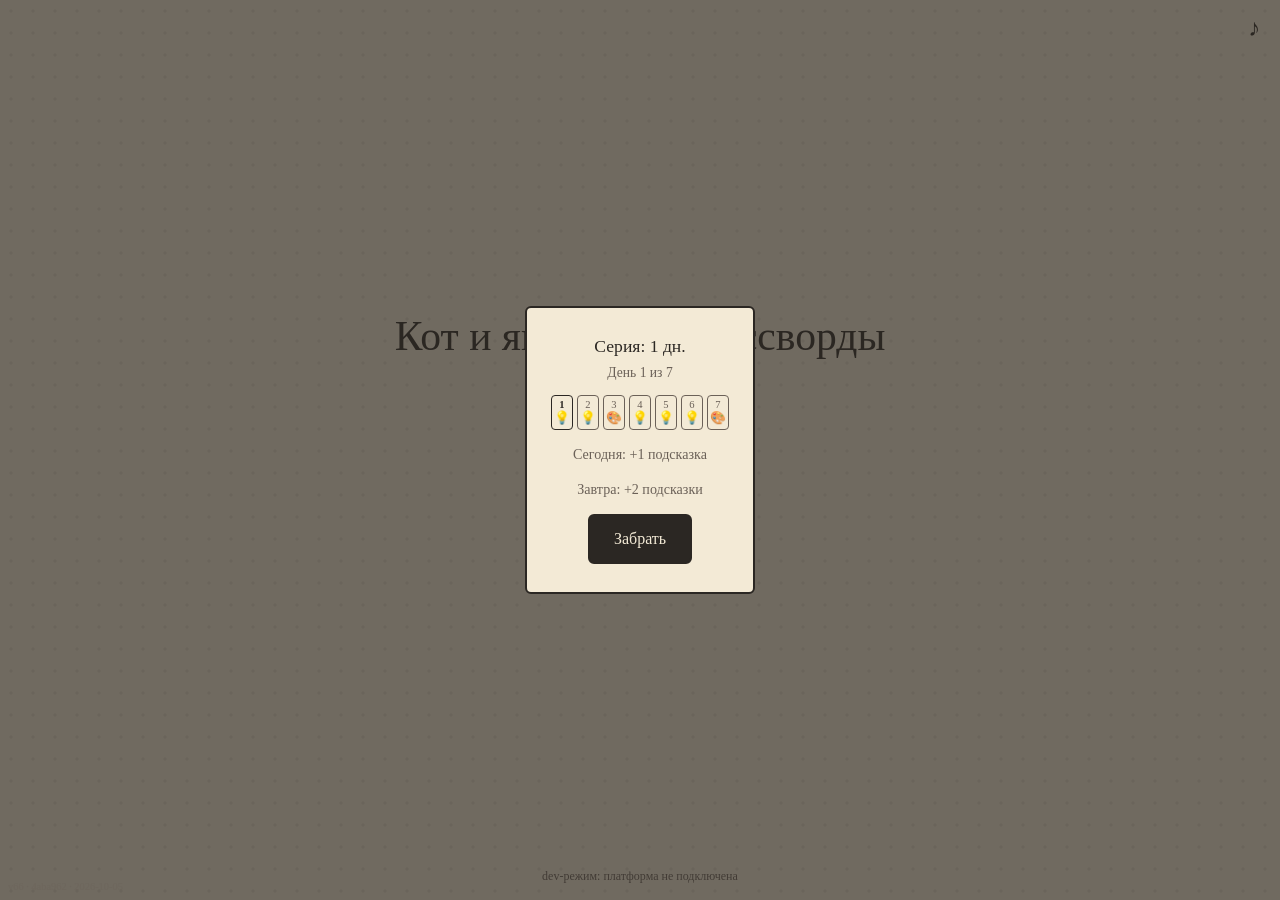
==== commit e63cd28f: "Нонограммы v66 (worktree-fix-audit-f01-f03@80743da): сейв не затирается при ошибке чтения, повтор не" ====
--- a/index.html
+++ b/index.html
@@ -6,7 +6,7 @@
   <meta name="mobile-web-app-capable" content="yes" />
   <meta name="apple-mobile-web-app-capable" content="yes" />
   <title>Кот и японские кроссворды</title>
-  <link rel="stylesheet" href="style.css?v=65" />
+  <link rel="stylesheet" href="style.css?v=66" />
 
   <!-- VK Bridge (@vkontakte/vk-bridge 3.0.2) — вшит локально, без CDN. -->
   <script src="vk-bridge.min.js"></script>
@@ -236,19 +236,19 @@
 
   </div>
 
-<script src="i18n.js?v=65"></script>
-  <script src="platform.js?v=65"></script>
-  <script src="save.js?v=65"></script>
-  <script src="sound.js?v=65"></script>
-  <script src="levels.js?v=65"></script>
-  <script src="chapters.js?v=65"></script>
-  <script src="chapters_map.js?v=65"></script>
-  <script src="daily_levels.js?v=65"></script>
-  <script src="nonogram.js?v=65"></script>
-  <script src="build.js?v=65"></script>
-  <script src="analytics.js?v=65"></script>
-  <script src="retention.js?v=65"></script>
-  <script src="ladder.js?v=65"></script>
-  <script src="main.js?v=65"></script>
+<script src="i18n.js?v=66"></script>
+  <script src="platform.js?v=66"></script>
+  <script src="save.js?v=66"></script>
+  <script src="sound.js?v=66"></script>
+  <script src="levels.js?v=66"></script>
+  <script src="chapters.js?v=66"></script>
+  <script src="chapters_map.js?v=66"></script>
+  <script src="daily_levels.js?v=66"></script>
+  <script src="nonogram.js?v=66"></script>
+  <script src="build.js?v=66"></script>
+  <script src="analytics.js?v=66"></script>
+  <script src="retention.js?v=66"></script>
+  <script src="ladder.js?v=66"></script>
+  <script src="main.js?v=66"></script>
 </body>
 </html>
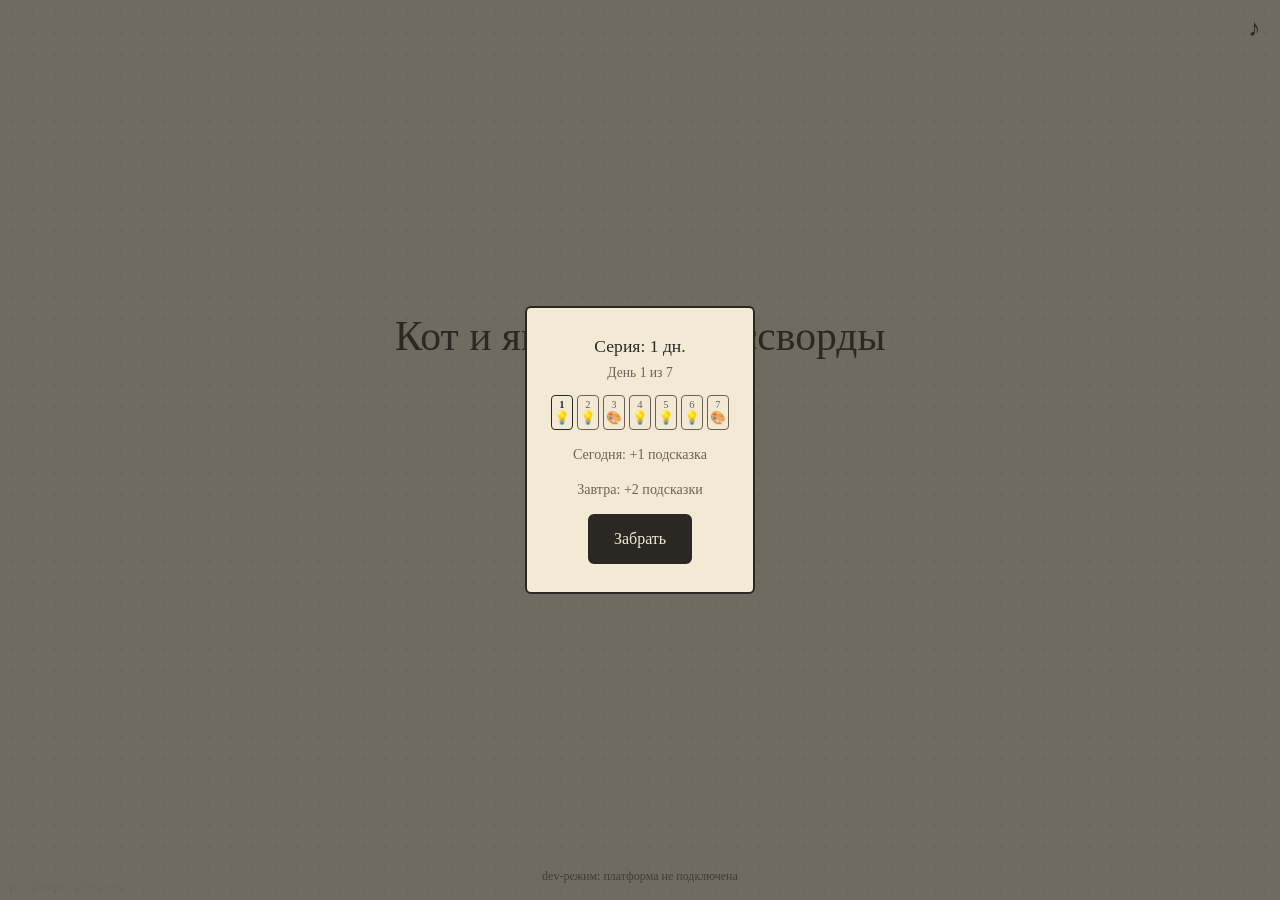
==== commit f48785c8: "Нонограммы v67 (fix/rewarded-mobile@1ccb81b → main): реклама за подсказку в приложении ВК — код отве" ====
--- a/index.html
+++ b/index.html
@@ -6,7 +6,7 @@
   <meta name="mobile-web-app-capable" content="yes" />
   <meta name="apple-mobile-web-app-capable" content="yes" />
   <title>Кот и японские кроссворды</title>
-  <link rel="stylesheet" href="style.css?v=66" />
+  <link rel="stylesheet" href="style.css?v=67" />
 
   <!-- VK Bridge (@vkontakte/vk-bridge 3.0.2) — вшит локально, без CDN. -->
   <script src="vk-bridge.min.js"></script>
@@ -236,19 +236,19 @@
 
   </div>
 
-<script src="i18n.js?v=66"></script>
-  <script src="platform.js?v=66"></script>
-  <script src="save.js?v=66"></script>
-  <script src="sound.js?v=66"></script>
-  <script src="levels.js?v=66"></script>
-  <script src="chapters.js?v=66"></script>
-  <script src="chapters_map.js?v=66"></script>
-  <script src="daily_levels.js?v=66"></script>
-  <script src="nonogram.js?v=66"></script>
-  <script src="build.js?v=66"></script>
-  <script src="analytics.js?v=66"></script>
-  <script src="retention.js?v=66"></script>
-  <script src="ladder.js?v=66"></script>
-  <script src="main.js?v=66"></script>
+<script src="i18n.js?v=67"></script>
+  <script src="platform.js?v=67"></script>
+  <script src="save.js?v=67"></script>
+  <script src="sound.js?v=67"></script>
+  <script src="levels.js?v=67"></script>
+  <script src="chapters.js?v=67"></script>
+  <script src="chapters_map.js?v=67"></script>
+  <script src="daily_levels.js?v=67"></script>
+  <script src="nonogram.js?v=67"></script>
+  <script src="build.js?v=67"></script>
+  <script src="analytics.js?v=67"></script>
+  <script src="retention.js?v=67"></script>
+  <script src="ladder.js?v=67"></script>
+  <script src="main.js?v=67"></script>
 </body>
 </html>
--- a/style.css
+++ b/style.css
@@ -388,6 +388,14 @@
   transition: opacity 0.25s ease;
 }
 .retention-toast.is-visible { opacity: 1; }
+/* v67: строка кода ошибки рекламы ВК под текстом уведомления */
+.retention-toast .toast-code {
+  display: block;
+  margin-top: 4px;
+  font-size: 0.7rem;
+  opacity: 0.7;
+  overflow-wrap: anywhere;
+}
 
 /* Кнопка звука */
 #btn-sound-menu {
